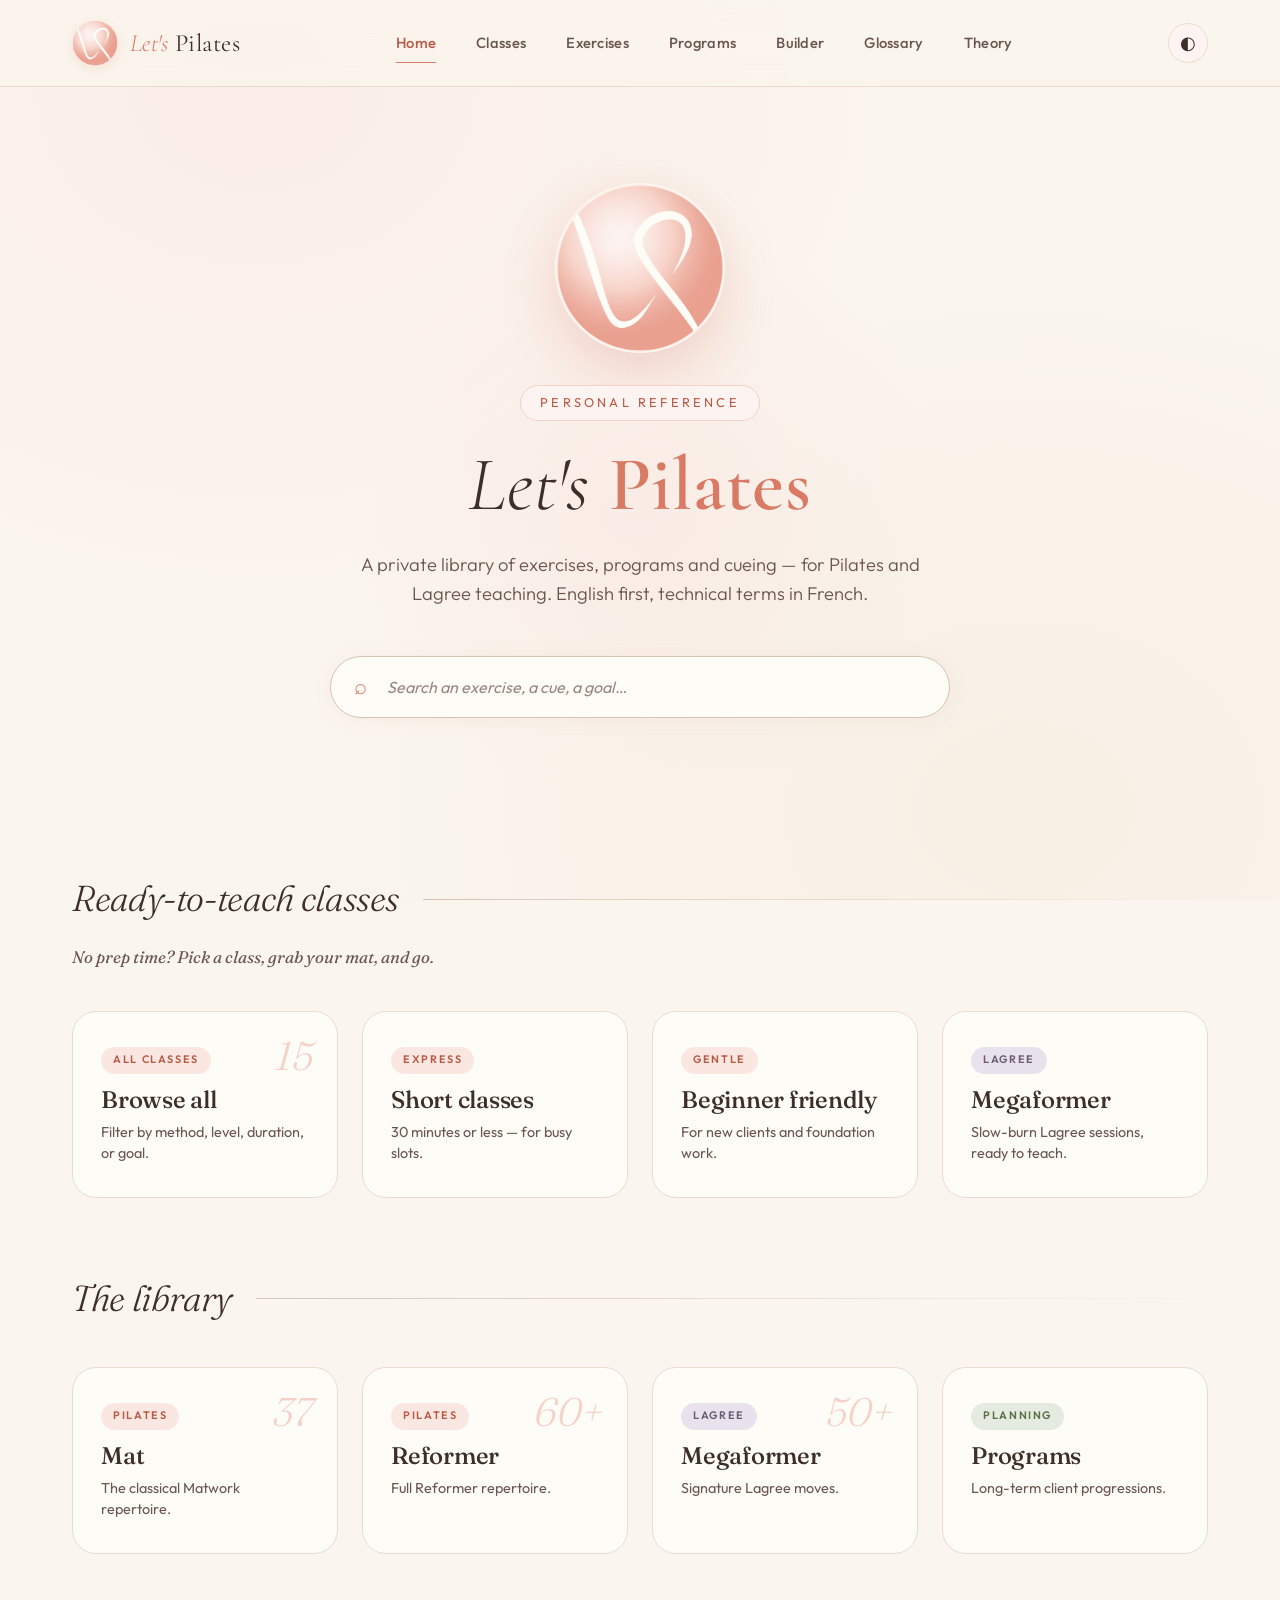
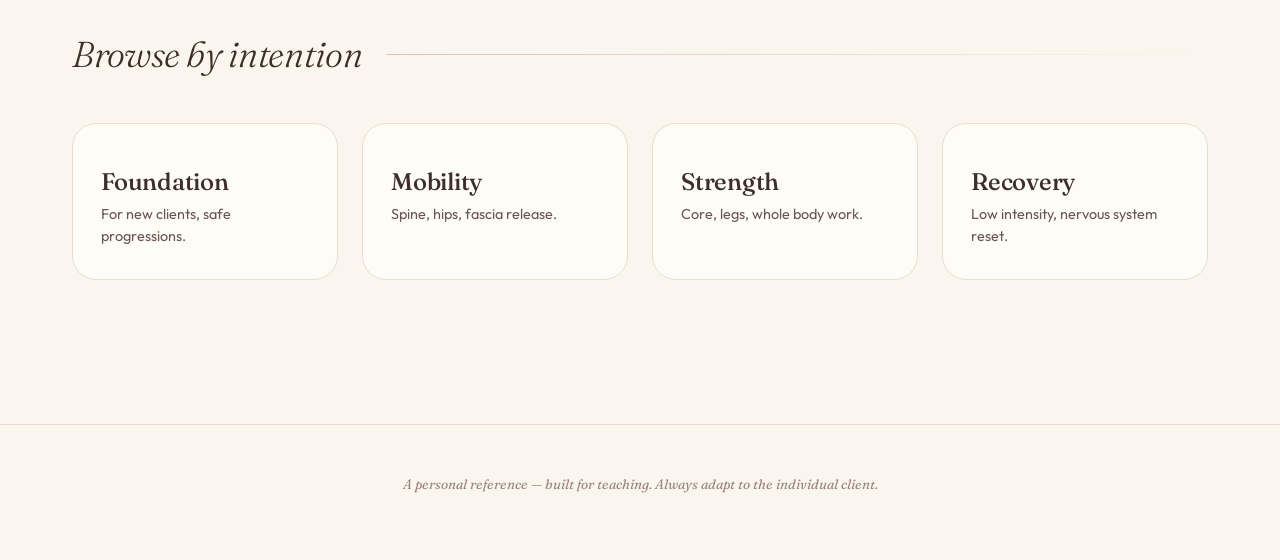
==== index.html @ 541fb97c "reset de let's pilates" ====
<!DOCTYPE html>
<html lang="en">
<head>
<meta charset="UTF-8">
<meta name="viewport" content="width=device-width, initial-scale=1.0">
<title>Let's Pilates — Pilates & Lagree</title>
<link rel="stylesheet" href="css/style.css">
</head>
<body>
<header class="site-header">
  <div class="container">
    <a href="index.html" class="logo"><img src="images/logo.png" alt="Let's Pilates"><span class="wordmark"><em>Let's</em> Pilates</span></a>
    <nav class="main-nav">
      <a href="index.html" class="active">Home</a>
      <a href="classes.html">Classes</a>
      <a href="exercises.html">Exercises</a>
      <a href="programs.html">Programs</a>
      <a href="course-builder.html">Builder</a>
      <a href="glossary.html">Glossary</a>
      <a href="theory.html">Theory</a>
    </nav>
    <button class="menu-toggle" id="menuToggle" aria-label="Open menu">
      <svg viewBox="0 0 24 24"><path d="M3 6h18M3 12h18M3 18h18"/></svg>
    </button>
    <button class="theme-toggle" aria-label="Toggle theme">◐</button>
  </div>
</header>
<div class="nav-backdrop" id="navBackdrop"></div>

<main>
  <section class="hero">
    <div class="container">
      <img src="images/logo.png" alt="Let's Pilates" class="hero-logo">
      <span class="hero-eyebrow">Personal Reference</span>
      <h1><em>Let's</em> <strong>Pilates</strong></h1>
      <p class="subtitle">A private library of exercises, programs and cueing — for Pilates and Lagree teaching. English first, technical terms in French.</p>
      <div class="search-bar">
        <input type="search" id="globalSearch" placeholder="Search an exercise, a cue, a goal…">
        <div id="searchResults" class="search-results"></div>
      </div>
    </div>
  </section>

  <section class="section-pad">
    <div class="container">
      <div class="section-title">
        <h2>Ready-to-teach classes</h2>
      </div>
      <p style="color: var(--ink-soft); margin-top: -1.5rem; margin-bottom: 2.5rem; font-family: var(--serif); font-style: italic; font-size: 1.05rem;">
        No prep time? Pick a class, grab your mat, and go.
      </p>
      <div class="card-grid">
        <a href="classes.html" class="card">
          <span class="card-tag">All classes</span>
          <span class="card-stat">15</span>
          <h3>Browse all</h3>
          <p>Filter by method, level, duration, or goal.</p>
        </a>
        <a href="classes.html?duration=short" class="card">
          <span class="card-tag">Express</span>
          <h3>Short classes</h3>
          <p>30 minutes or less — for busy slots.</p>
        </a>
        <a href="classes.html?level=fundamental" class="card">
          <span class="card-tag">Gentle</span>
          <h3>Beginner friendly</h3>
          <p>For new clients and foundation work.</p>
        </a>
        <a href="classes.html?method=lagree" class="card card-lagree">
          <span class="card-tag">Lagree</span>
          <h3>Megaformer</h3>
          <p>Slow-burn Lagree sessions, ready to teach.</p>
        </a>
      </div>
    </div>
  </section>

  <section class="section-pad" style="padding-top: 0;">
    <div class="container">
      <div class="section-title">
        <h2>The library</h2>
      </div>
      <div class="card-grid">
        <a href="exercises.html?method=pilates-mat" class="card">
          <span class="card-tag">Pilates</span>
          <span class="card-stat">37</span>
          <h3>Mat</h3>
          <p>The classical Matwork repertoire.</p>
        </a>
        <a href="exercises.html?method=pilates-reformer" class="card">
          <span class="card-tag">Pilates</span>
          <span class="card-stat">60+</span>
          <h3>Reformer</h3>
          <p>Full Reformer repertoire.</p>
        </a>
        <a href="exercises.html?method=lagree" class="card card-lagree">
          <span class="card-tag">Lagree</span>
          <span class="card-stat">50+</span>
          <h3>Megaformer</h3>
          <p>Signature Lagree moves.</p>
        </a>
        <a href="programs.html" class="card card-programs">
          <span class="card-tag">Planning</span>
          <h3>Programs</h3>
          <p>Long-term client progressions.</p>
        </a>
      </div>
    </div>
  </section>

  <section class="section-pad" style="padding-top: 0;">
    <div class="container">
      <div class="section-title">
        <h2>Browse by intention</h2>
      </div>
      <div class="card-grid">
        <a href="classes.html?goal=foundation" class="card">
          <h3>Foundation</h3>
          <p>For new clients, safe progressions.</p>
        </a>
        <a href="classes.html?goal=mobility" class="card">
          <h3>Mobility</h3>
          <p>Spine, hips, fascia release.</p>
        </a>
        <a href="classes.html?goal=strength" class="card">
          <h3>Strength</h3>
          <p>Core, legs, whole body work.</p>
        </a>
        <a href="classes.html?goal=recovery" class="card">
          <h3>Recovery</h3>
          <p>Low intensity, nervous system reset.</p>
        </a>
      </div>
    </div>
  </section>
</main>

<footer class="site-footer">
  <div class="container">
    <p>A personal reference — built for teaching. Always adapt to the individual client.</p>
  </div>
</footer>

<script src="js/data.js"></script>
<script src="js/app.js"></script>
</body>
</html>
---- css/style.css ----
/* ============================================
   THE METHOD LIBRARY
   Pastel editorial — rose poudré & cream
   ============================================ */

@import url('https://fonts.googleapis.com/css2?family=Fraunces:ital,opsz,wght@0,9..144,300;0,9..144,400;0,9..144,500;0,9..144,600;0,9..144,700;1,9..144,300;1,9..144,400&family=Cormorant+Garamond:ital,wght@0,300;0,400;0,500;0,600;1,300;1,400;1,500&family=Outfit:wght@300;400;500;600&display=swap');

:root {
  /* Cream / ivory backgrounds */
  --cream: #faf5ee;
  --cream-warm: #f5ede0;
  --ivory: #fefcf7;

  /* Rose palette */
  --rose-50:  #fdf3f1;
  --rose-100: #fbe7e2;
  --rose-200: #f5d1c8;
  --rose-300: #efb9ad;
  --rose-400: #e89a89;
  --rose-500: #d97a65;
  --rose-600: #b85a45;

  /* Accents */
  --sage: #b5c4a8;       /* soft sage for hybrid */
  --dusk: #6b5b73;       /* muted plum for Lagree */
  --gold: #c9a961;       /* warm gold accents */

  /* Text */
  --ink: #3d2e2a;
  --ink-soft: #6a5550;
  --ink-whisper: #9a8580;

  /* Borders */
  --line: #ebdccf;
  --line-strong: #d9c4b3;

  /* Typography */
  --serif: 'Fraunces', 'Cormorant Garamond', Georgia, serif;
  --sans: 'Outfit', -apple-system, sans-serif;

  /* Layout */
  --radius: 14px;
  --radius-lg: 24px;
  --radius-full: 999px;
  --max-w: 1200px;
  --shadow-soft: 0 2px 20px rgba(185, 120, 100, 0.06);
  --shadow-lift: 0 8px 40px rgba(185, 120, 100, 0.12);
  --shadow-glow: 0 0 0 4px rgba(239, 185, 173, 0.25);
}

[data-theme="dark"] {
  --cream: #211a1c;
  --cream-warm: #2a2124;
  --ivory: #1a1416;
  --rose-50:  #2e2224;
  --rose-100: #3a2a2d;
  --rose-200: #4a3539;
  --rose-300: #c59b8f;
  --rose-400: #d9a597;
  --rose-500: #e8b3a3;
  --rose-600: #f0c4b5;
  --ink: #f2e4dc;
  --ink-soft: #c9b5ac;
  --ink-whisper: #8a7670;
  --line: #3d2e2f;
  --line-strong: #5a4244;
  --sage: #a4b497;
  --dusk: #a89bb0;
  --gold: #d4b677;
}

*, *::before, *::after { box-sizing: border-box; margin: 0; padding: 0; }

html { scroll-behavior: smooth; }

body {
  font-family: var(--sans);
  background: var(--cream);
  color: var(--ink);
  line-height: 1.65;
  font-weight: 400;
  -webkit-font-smoothing: antialiased;
  transition: background 0.4s ease, color 0.4s ease;
  min-height: 100vh;
  background-image:
    radial-gradient(at 20% 10%, rgba(251, 231, 226, 0.6) 0px, transparent 45%),
    radial-gradient(at 80% 90%, rgba(245, 237, 224, 0.7) 0px, transparent 50%);
  background-attachment: fixed;
}

[data-theme="dark"] body {
  background-image:
    radial-gradient(at 20% 10%, rgba(58, 42, 45, 0.8) 0px, transparent 45%),
    radial-gradient(at 80% 90%, rgba(42, 33, 36, 0.9) 0px, transparent 50%);
}

/* ============================================
   TYPOGRAPHY
   ============================================ */
h1, h2, h3, h4 {
  font-family: var(--serif);
  font-weight: 400;
  line-height: 1.15;
  letter-spacing: -0.01em;
  color: var(--ink);
}
h1 {
  font-family: 'Cormorant Garamond', var(--serif);
  font-size: clamp(2.75rem, 6vw, 5rem);
  font-weight: 300;
  letter-spacing: 0.01em;
  line-height: 1.05;
}
h1 em {
  font-family: 'Cormorant Garamond', var(--serif);
  font-style: italic;
  font-weight: 300;
}
h1 strong {
  font-weight: 500;
  font-style: normal;
}
h2 {
  font-size: clamp(1.6rem, 3vw, 2.25rem);
  font-weight: 500;
  margin-bottom: 1rem;
}
h3 { font-size: 1.35rem; font-weight: 500; margin-bottom: 0.5rem; }
h4 { font-size: 1rem; font-weight: 600; margin-bottom: 0.5rem; }

p { margin-bottom: 1rem; }

a {
  color: var(--rose-600);
  text-decoration: none;
  transition: color 0.2s;
}
[data-theme="dark"] a { color: var(--rose-500); }
a:hover { color: var(--rose-500); }

em { font-family: var(--serif); font-style: italic; font-weight: 300; }

.container { max-width: var(--max-w); margin: 0 auto; padding: 0 2rem; }

/* ============================================
   HEADER
   ============================================ */
.site-header {
  background: rgba(250, 245, 238, 0.85);
  backdrop-filter: blur(20px) saturate(180%);
  -webkit-backdrop-filter: blur(20px) saturate(180%);
  border-bottom: 1px solid var(--line);
  position: sticky;
  top: 0;
  z-index: 100;
}
[data-theme="dark"] .site-header { background: rgba(33, 26, 28, 0.85); }

.site-header .container {
  display: flex;
  align-items: center;
  justify-content: space-between;
  padding-top: 1.25rem;
  padding-bottom: 1.25rem;
  gap: 2rem;
}

.logo {
  font-family: 'Cormorant Garamond', var(--serif);
  font-size: 1.55rem;
  font-weight: 400;
  letter-spacing: 0.02em;
  color: var(--ink);
  white-space: nowrap;
  display: flex;
  align-items: center;
  gap: 0.75rem;
}
.logo:hover { color: var(--rose-500); text-decoration: none; }
.logo img {
  width: 46px;
  height: 46px;
  display: block;
  border-radius: 50%;
  flex-shrink: 0;
  transition: transform 0.5s cubic-bezier(0.2, 0.8, 0.2, 1);
  box-shadow: 0 3px 10px rgba(216, 120, 100, 0.15);
}
.logo:hover img { transform: rotate(-6deg) scale(1.05); }
.logo .wordmark {
  display: inline-block;
  line-height: 1;
}
.logo .wordmark em {
  font-style: italic;
  font-weight: 300;
  color: var(--rose-500);
  font-family: 'Cormorant Garamond', var(--serif);
}

.main-nav {
  display: flex;
  gap: 2.5rem;
  flex: 1;
  justify-content: center;
  flex-wrap: wrap;
}
.main-nav a {
  color: var(--ink-soft);
  font-size: 0.92rem;
  font-weight: 500;
  letter-spacing: 0.02em;
  position: relative;
  padding: 0.35rem 0;
}
.main-nav a::after {
  content: '';
  position: absolute;
  bottom: -2px;
  left: 50%;
  width: 0;
  height: 1px;
  background: var(--rose-500);
  transition: all 0.3s ease;
  transform: translateX(-50%);
}
.main-nav a:hover { color: var(--ink); }
.main-nav a:hover::after { width: 100%; }
.main-nav a.active { color: var(--rose-600); }
.main-nav a.active::after { width: 100%; }
[data-theme="dark"] .main-nav a.active { color: var(--rose-500); }

.theme-toggle {
  background: var(--rose-50);
  border: 1px solid var(--line);
  color: var(--ink);
  width: 40px;
  height: 40px;
  border-radius: 50%;
  cursor: pointer;
  font-size: 1.1rem;
  transition: all 0.3s ease;
  display: flex;
  align-items: center;
  justify-content: center;
}
.theme-toggle:hover {
  background: var(--rose-100);
  transform: rotate(180deg);
}

/* ============================================
   HERO
   ============================================ */
.hero {
  padding: 6rem 0 5rem;
  text-align: center;
  position: relative;
  overflow: hidden;
}
.hero::before {
  content: '';
  position: absolute;
  top: 10%;
  left: 50%;
  width: 700px;
  height: 700px;
  background: radial-gradient(circle, var(--rose-100) 0%, transparent 60%);
  transform: translateX(-50%);
  opacity: 0.6;
  z-index: 0;
  pointer-events: none;
}
.hero > * { position: relative; z-index: 1; }

.hero-logo {
  width: 170px;
  height: 170px;
  display: block;
  margin: 0 auto 2rem;
  border-radius: 50%;
  box-shadow: 0 18px 50px rgba(216, 120, 100, 0.25), 0 0 0 1px rgba(255,255,255,0.5) inset;
  animation: logoFloat 4s ease-in-out infinite;
}

@keyframes logoFloat {
  0%, 100% { transform: translateY(0); }
  50% { transform: translateY(-6px); }
}

.hero-eyebrow {
  font-family: var(--sans);
  font-size: 0.8rem;
  text-transform: uppercase;
  letter-spacing: 0.25em;
  color: var(--rose-600);
  margin-bottom: 1.5rem;
  display: inline-block;
  padding: 0.4rem 1.2rem;
  background: var(--rose-50);
  border-radius: var(--radius-full);
  border: 1px solid var(--rose-200);
}
[data-theme="dark"] .hero-eyebrow { color: var(--rose-500); }

.hero h1 {
  margin-bottom: 1.5rem;
  max-width: 900px;
  margin-left: auto;
  margin-right: auto;
}
.hero h1 strong {
  font-weight: 600;
  font-style: normal;
  color: var(--rose-500);
}
.hero .subtitle {
  font-size: 1.15rem;
  color: var(--ink-soft);
  max-width: 560px;
  margin: 0 auto 3rem;
  font-weight: 300;
  line-height: 1.6;
}

.search-bar {
  max-width: 620px;
  margin: 0 auto;
  position: relative;
}
.search-bar input {
  width: 100%;
  padding: 1.25rem 1.75rem 1.25rem 3.5rem;
  font-size: 1rem;
  font-family: var(--sans);
  font-weight: 400;
  border: 1.5px solid var(--line-strong);
  border-radius: var(--radius-full);
  background: var(--ivory);
  color: var(--ink);
  box-shadow: var(--shadow-soft);
  transition: all 0.3s ease;
}
.search-bar input::placeholder { color: var(--ink-whisper); font-style: italic; }
.search-bar input:focus {
  outline: none;
  border-color: var(--rose-400);
  box-shadow: var(--shadow-glow), var(--shadow-soft);
}
.search-bar::before {
  content: '⌕';
  position: absolute;
  left: 1.5rem;
  top: 50%;
  transform: translateY(-50%);
  font-size: 1.35rem;
  color: var(--rose-500);
  pointer-events: none;
  z-index: 1;
}
.search-results {
  position: absolute;
  top: calc(100% + 0.75rem);
  left: 0;
  right: 0;
  background: var(--ivory);
  border: 1px solid var(--line);
  border-radius: var(--radius);
  box-shadow: var(--shadow-lift);
  max-height: 440px;
  overflow-y: auto;
  display: none;
  text-align: left;
  z-index: 50;
}
.search-results.active { display: block; animation: slideDown 0.25s ease; }
@keyframes slideDown {
  from { opacity: 0; transform: translateY(-8px); }
  to { opacity: 1; transform: translateY(0); }
}
.search-result-item {
  display: block;
  padding: 1rem 1.5rem;
  border-bottom: 1px solid var(--line);
  color: var(--ink);
  transition: background 0.15s;
}
.search-result-item:last-child { border-bottom: none; }
.search-result-item:hover {
  background: var(--rose-50);
  text-decoration: none;
}
.search-result-item .result-type {
  font-size: 0.7rem;
  text-transform: uppercase;
  letter-spacing: 0.12em;
  color: var(--rose-600);
  display: block;
  margin-bottom: 4px;
  font-weight: 600;
}
.search-result-item .result-title {
  font-family: var(--serif);
  font-weight: 500;
  font-size: 1.05rem;
}
.search-result-item .result-fr {
  color: var(--ink-soft);
  font-style: italic;
  font-family: var(--serif);
  font-size: 0.95rem;
}

/* ============================================
   QUICK ACCESS CARDS
   ============================================ */
.section-pad { padding: 5rem 0; }

.section-title {
  display: flex;
  align-items: center;
  gap: 1.5rem;
  margin-bottom: 3rem;
}
.section-title::after {
  content: '';
  flex: 1;
  height: 1px;
  background: linear-gradient(to right, var(--line-strong), transparent);
}
.section-title h2 {
  margin-bottom: 0;
  font-style: italic;
  font-weight: 300;
}

.card-grid {
  display: grid;
  grid-template-columns: repeat(auto-fit, minmax(260px, 1fr));
  gap: 1.5rem;
}
.card {
  background: var(--ivory);
  border: 1px solid var(--line);
  border-radius: var(--radius-lg);
  padding: 2rem 1.75rem;
  color: var(--ink);
  transition: all 0.4s cubic-bezier(0.2, 0.8, 0.2, 1);
  position: relative;
  overflow: hidden;
  display: block;
}
.card::before {
  content: '';
  position: absolute;
  top: 0;
  left: 0;
  right: 0;
  height: 3px;
  background: linear-gradient(90deg, var(--rose-300), var(--rose-400));
  transform: scaleX(0);
  transform-origin: left;
  transition: transform 0.4s ease;
}
.card:hover {
  transform: translateY(-4px);
  box-shadow: var(--shadow-lift);
  text-decoration: none;
  border-color: var(--rose-200);
}
.card:hover::before { transform: scaleX(1); }

.card h3 {
  margin-top: 0.75rem;
  font-size: 1.5rem;
  font-weight: 500;
  font-family: var(--serif);
}
.card p {
  color: var(--ink-soft);
  margin-bottom: 0;
  font-size: 0.9rem;
  line-height: 1.5;
}
.card-tag {
  display: inline-block;
  font-size: 0.68rem;
  text-transform: uppercase;
  letter-spacing: 0.15em;
  padding: 0.3rem 0.75rem;
  border-radius: var(--radius-full);
  font-weight: 600;
  background: var(--rose-100);
  color: var(--rose-600);
}
[data-theme="dark"] .card-tag { background: var(--rose-200); color: var(--rose-600); }

.card-lagree .card-tag { background: #e8e2ed; color: var(--dusk); }
[data-theme="dark"] .card-lagree .card-tag { background: #3a3340; color: var(--dusk); }
.card-programs .card-tag { background: #e5ebe0; color: #5a7048; }
[data-theme="dark"] .card-programs .card-tag { background: #2e3828; color: var(--sage); }

.card-stat {
  position: absolute;
  top: 1.5rem;
  right: 1.5rem;
  font-family: var(--serif);
  font-size: 2.5rem;
  font-weight: 300;
  color: var(--rose-200);
  line-height: 1;
  font-style: italic;
}

/* ============================================
   EXERCISES PAGE
   ============================================ */
.page-header {
  padding: 4rem 0 3rem;
  text-align: center;
  background: linear-gradient(180deg, var(--cream-warm) 0%, transparent 100%);
  border-bottom: 1px solid var(--line);
  position: relative;
}
.page-header h1 {
  margin-bottom: 0.75rem;
  font-size: clamp(2.2rem, 4.5vw, 3.5rem);
}
.page-header .subtitle {
  color: var(--ink-soft);
  font-size: 1.05rem;
  font-style: italic;
  font-family: var(--serif);
  font-weight: 300;
}
.page-header-eyebrow {
  font-size: 0.75rem;
  text-transform: uppercase;
  letter-spacing: 0.22em;
  color: var(--rose-500);
  margin-bottom: 1rem;
  display: block;
  font-weight: 600;
}

/* ============================================
   FILTERS — the important bit
   ============================================ */
.filters-panel {
  background: var(--ivory);
  border: 1px solid var(--line);
  border-radius: var(--radius-lg);
  padding: 2rem;
  margin-bottom: 2.5rem;
  box-shadow: var(--shadow-soft);
}

.filters-search {
  position: relative;
  margin-bottom: 2rem;
}
.filters-search input {
  width: 100%;
  padding: 0.95rem 1.25rem 0.95rem 3rem;
  font-size: 0.95rem;
  font-family: var(--sans);
  border: 1.5px solid var(--line);
  border-radius: var(--radius-full);
  background: var(--cream);
  color: var(--ink);
  transition: all 0.25s;
}
.filters-search input::placeholder { color: var(--ink-whisper); font-style: italic; }
.filters-search input:focus {
  outline: none;
  border-color: var(--rose-300);
  background: var(--ivory);
  box-shadow: var(--shadow-glow);
}
.filters-search::before {
  content: '⌕';
  position: absolute;
  left: 1.1rem;
  top: 50%;
  transform: translateY(-50%);
  font-size: 1.2rem;
  color: var(--rose-500);
}

.filter-row {
  display: flex;
  flex-wrap: wrap;
  gap: 2rem;
  align-items: flex-start;
}
.filter-block { flex: 1; min-width: 180px; }
.filter-block h5 {
  font-size: 0.7rem;
  text-transform: uppercase;
  letter-spacing: 0.15em;
  color: var(--ink-whisper);
  margin-bottom: 0.75rem;
  font-weight: 600;
  font-family: var(--sans);
}
.chip-group { display: flex; flex-wrap: wrap; gap: 0.4rem; }

.chip {
  display: inline-flex;
  align-items: center;
  padding: 0.45rem 1rem;
  background: var(--cream);
  border: 1px solid var(--line);
  border-radius: var(--radius-full);
  font-size: 0.82rem;
  font-weight: 500;
  color: var(--ink-soft);
  cursor: pointer;
  transition: all 0.2s ease;
  user-select: none;
  font-family: var(--sans);
}
.chip:hover {
  border-color: var(--rose-300);
  color: var(--ink);
  transform: translateY(-1px);
}
.chip.active {
  background: var(--rose-400);
  border-color: var(--rose-400);
  color: white;
  box-shadow: 0 4px 12px rgba(216, 120, 100, 0.25);
}
[data-theme="dark"] .chip.active {
  background: var(--rose-500);
  border-color: var(--rose-500);
  color: var(--cream);
}

.filter-footer {
  display: flex;
  justify-content: space-between;
  align-items: center;
  margin-top: 1.5rem;
  padding-top: 1.5rem;
  border-top: 1px solid var(--line);
  flex-wrap: wrap;
  gap: 1rem;
}
.filter-count {
  font-size: 0.85rem;
  color: var(--ink-soft);
  font-style: italic;
  font-family: var(--serif);
}
.filter-count strong {
  color: var(--rose-600);
  font-size: 1.1rem;
  font-weight: 600;
  font-style: normal;
}
.clear-filters {
  background: none;
  border: 1px solid var(--line-strong);
  color: var(--ink-soft);
  padding: 0.5rem 1.1rem;
  border-radius: var(--radius-full);
  font-size: 0.8rem;
  cursor: pointer;
  font-family: var(--sans);
  transition: all 0.2s;
}
.clear-filters:hover {
  background: var(--rose-50);
  border-color: var(--rose-300);
  color: var(--rose-600);
}

/* ============================================
   EXERCISE CARDS GRID
   ============================================ */
.exercise-list { padding: 3rem 0 5rem; }

.exercise-grid {
  display: grid;
  grid-template-columns: repeat(auto-fill, minmax(310px, 1fr));
  gap: 1.5rem;
}

.exercise-card {
  background: var(--ivory);
  border: 1px solid var(--line);
  border-radius: var(--radius-lg);
  padding: 1.75rem;
  transition: all 0.35s cubic-bezier(0.2, 0.8, 0.2, 1);
  color: var(--ink);
  display: block;
  position: relative;
  overflow: hidden;
}
.exercise-card::before {
  content: '';
  position: absolute;
  inset: 0;
  background: radial-gradient(circle at top right, var(--rose-50), transparent 70%);
  opacity: 0;
  transition: opacity 0.35s;
  pointer-events: none;
}
.exercise-card:hover {
  border-color: var(--rose-300);
  transform: translateY(-3px);
  text-decoration: none;
  box-shadow: var(--shadow-lift);
}
.exercise-card:hover::before { opacity: 1; }
.exercise-card > * { position: relative; z-index: 1; }

.ex-meta {
  display: flex;
  gap: 0.5rem;
  margin-bottom: 1rem;
  flex-wrap: wrap;
  align-items: center;
}
.ex-method-tag {
  font-size: 0.65rem;
  text-transform: uppercase;
  letter-spacing: 0.12em;
  font-weight: 600;
  color: var(--rose-600);
  padding: 0.25rem 0.7rem;
  background: var(--rose-50);
  border-radius: var(--radius-full);
  border: 1px solid var(--rose-100);
}
[data-theme="dark"] .ex-method-tag { background: var(--rose-100); }

.ex-card-lagree .ex-method-tag {
  color: var(--dusk);
  background: #eee7f2;
  border-color: #ddd0e5;
}
[data-theme="dark"] .ex-card-lagree .ex-method-tag {
  background: #3a3340; border-color: #4a4252;
}

.level-badge {
  font-size: 0.62rem;
  text-transform: uppercase;
  letter-spacing: 0.12em;
  font-weight: 600;
  padding: 0.25rem 0.65rem;
  border-radius: var(--radius-full);
  font-family: var(--sans);
}
.level-fundamental { background: #e8efe5; color: #5a7048; }
.level-intermediate { background: #fdf0d8; color: #8f6e2a; }
.level-advanced { background: #fbe0d8; color: #b35540; }
[data-theme="dark"] .level-fundamental { background: #2e3828; color: #a4c197; }
[data-theme="dark"] .level-intermediate { background: #403528; color: #e1bc6f; }
[data-theme="dark"] .level-advanced { background: #402e28; color: #e89a80; }

.ex-name-en {
  font-family: var(--serif);
  font-size: 1.35rem;
  font-weight: 500;
  line-height: 1.2;
  margin-bottom: 3px;
  color: var(--ink);
}
.ex-name-fr {
  font-family: var(--serif);
  color: var(--ink-soft);
  font-style: italic;
  font-weight: 300;
  font-size: 1rem;
  margin-bottom: 1rem;
}
.ex-objective {
  color: var(--ink-soft);
  font-size: 0.88rem;
  line-height: 1.55;
}

.ex-card-footer {
  margin-top: 1rem;
  padding-top: 1rem;
  border-top: 1px dashed var(--line);
  display: flex;
  gap: 0.4rem;
  flex-wrap: wrap;
}
.focus-tag {
  font-size: 0.7rem;
  color: var(--ink-whisper);
  text-transform: lowercase;
  font-style: italic;
  font-family: var(--serif);
}
.focus-tag::before { content: '· '; }
.focus-tag:first-child::before { content: ''; }

/* ============================================
   EXERCISE DETAIL PAGE
   ============================================ */
.exercise-detail {
  max-width: 780px;
  margin: 0 auto;
  padding: 3rem 2rem 5rem;
}

.breadcrumb {
  font-size: 0.82rem;
  color: var(--ink-whisper);
  margin-bottom: 2rem;
  font-family: var(--sans);
}
.breadcrumb a { color: var(--ink-soft); }
.breadcrumb a:hover { color: var(--rose-500); }
.breadcrumb span { color: var(--ink); }

.exercise-header {
  padding-bottom: 2rem;
  margin-bottom: 3rem;
  border-bottom: 1px solid var(--line);
  position: relative;
}
.exercise-header::after {
  content: '';
  position: absolute;
  bottom: -1px;
  left: 0;
  width: 80px;
  height: 2px;
  background: var(--rose-400);
}
.exercise-header .title-en {
  font-family: var(--serif);
  font-size: clamp(2.2rem, 5vw, 3.25rem);
  font-weight: 400;
  line-height: 1.05;
  margin-bottom: 0.5rem;
  letter-spacing: -0.015em;
}
.exercise-header .title-fr {
  font-family: var(--serif);
  font-style: italic;
  font-size: 1.4rem;
  color: var(--rose-500);
  font-weight: 300;
  margin-bottom: 1.5rem;
}
.meta-grid {
  display: flex;
  flex-wrap: wrap;
  gap: 2rem;
  font-size: 0.9rem;
  color: var(--ink-soft);
}
.meta-grid > div strong {
  color: var(--ink-whisper);
  display: block;
  font-size: 0.68rem;
  text-transform: uppercase;
  letter-spacing: 0.12em;
  margin-bottom: 3px;
  font-weight: 600;
  font-family: var(--sans);
}

.section { margin-bottom: 3rem; }
.section h2 {
  font-family: var(--serif);
  font-size: 1.65rem;
  font-weight: 400;
  font-style: italic;
  color: var(--rose-600);
  margin-bottom: 1rem;
  display: flex;
  align-items: baseline;
  gap: 0.75rem;
}
[data-theme="dark"] .section h2 { color: var(--rose-500); }
.section h2::before {
  content: '✦';
  font-size: 0.85rem;
  color: var(--rose-300);
  font-style: normal;
}
.section h2 .sub-fr {
  font-size: 0.85rem;
  font-style: italic;
  font-weight: 300;
  color: var(--ink-whisper);
  font-family: var(--serif);
}
.section ol, .section ul { padding-left: 1.4rem; margin-bottom: 1rem; }
.section li { margin-bottom: 0.5rem; }
.section li::marker { color: var(--rose-400); }

.muscle-table {
  width: 100%;
  border-collapse: collapse;
  margin: 1rem 0;
  font-size: 0.9rem;
  background: var(--ivory);
  border-radius: var(--radius);
  overflow: hidden;
  border: 1px solid var(--line);
}
.muscle-table th, .muscle-table td {
  text-align: left;
  padding: 0.85rem 1.2rem;
  border-bottom: 1px solid var(--line);
}
.muscle-table tbody tr:last-child td { border-bottom: none; }
.muscle-table th {
  background: var(--rose-50);
  font-weight: 600;
  font-size: 0.72rem;
  text-transform: uppercase;
  letter-spacing: 0.1em;
  color: var(--rose-600);
}
.muscle-table td:first-child {
  font-weight: 600;
  width: 35%;
  color: var(--ink);
}
.muscle-table td em {
  color: var(--ink-whisper);
  font-size: 0.82rem;
  display: block;
  margin-top: 2px;
}

.cue {
  background: linear-gradient(135deg, var(--rose-50), var(--cream-warm));
  border-left: 3px solid var(--rose-400);
  padding: 1.25rem 1.5rem;
  margin-bottom: 0.85rem;
  border-radius: 0 var(--radius) var(--radius) 0;
  position: relative;
}
.cue::before {
  content: '"';
  position: absolute;
  top: -8px;
  left: 12px;
  font-family: var(--serif);
  font-size: 3rem;
  color: var(--rose-300);
  line-height: 1;
}
.cue .cue-en {
  font-family: var(--serif);
  font-style: italic;
  font-size: 1.02rem;
  margin-bottom: 0.4rem;
  color: var(--ink);
  padding-left: 1.5rem;
}
.cue .cue-fr {
  color: var(--ink-soft);
  font-size: 0.9rem;
  font-family: var(--serif);
  font-style: italic;
  font-weight: 300;
  padding-left: 1.5rem;
}

.error-item {
  padding: 1rem 1.25rem;
  background: var(--ivory);
  border-radius: var(--radius);
  margin-bottom: 0.6rem;
  border: 1px solid var(--line);
  border-left: 3px solid #d97a65;
  font-size: 0.92rem;
}
.error-item strong {
  color: #b85a45;
  font-weight: 600;
  display: block;
  margin-bottom: 2px;
  font-family: var(--serif);
  font-size: 1rem;
}
[data-theme="dark"] .error-item strong { color: #e89a89; }

.variation-item {
  padding: 0.85rem 1.2rem;
  background: var(--cream-warm);
  border-radius: var(--radius);
  margin-bottom: 0.5rem;
  font-size: 0.92rem;
}
.variation-item strong {
  color: var(--rose-600);
  font-family: var(--serif);
  font-style: italic;
  font-weight: 500;
}
[data-theme="dark"] .variation-item strong { color: var(--rose-500); }

.contraindication-list {
  background: var(--ivory);
  padding: 1.5rem 1.75rem;
  border-radius: var(--radius);
  border: 1px solid var(--line);
  border-left: 3px solid var(--gold);
}
.contraindication-list ul { margin-bottom: 0; padding-left: 1.2rem; }
.contraindication-list li { color: var(--ink-soft); }

.note-box {
  background: linear-gradient(135deg, var(--rose-50), var(--cream-warm));
  padding: 1.5rem 1.75rem;
  border-radius: var(--radius);
  font-size: 0.92rem;
  color: var(--ink-soft);
  border: 1px solid var(--rose-100);
  font-family: var(--serif);
  font-style: italic;
  line-height: 1.7;
}

.image-placeholder {
  background: var(--cream-warm);
  border: 2px dashed var(--line-strong);
  border-radius: var(--radius);
  padding: 4rem 2rem;
  text-align: center;
  color: var(--ink-whisper);
  font-style: italic;
  font-family: var(--serif);
}

/* ============================================
   FOOTER
   ============================================ */
.site-footer {
  border-top: 1px solid var(--line);
  padding: 3rem 0;
  text-align: center;
  color: var(--ink-whisper);
  font-size: 0.85rem;
  margin-top: 4rem;
  font-family: var(--serif);
  font-style: italic;
}

/* Empty state */
.empty-state {
  text-align: center;
  padding: 5rem 2rem;
  color: var(--ink-soft);
  font-family: var(--serif);
  font-style: italic;
  font-size: 1.1rem;
}
.empty-state h2 { font-style: italic; margin-bottom: 1rem; }

/* ============================================
   CLASSES — cards & detail
   ============================================ */
.class-card { position: relative; }
.class-duration-badge {
  position: absolute;
  top: 1.25rem;
  right: 1.25rem;
  background: linear-gradient(135deg, var(--rose-200), var(--rose-300));
  color: var(--rose-600);
  padding: 0.5rem 0.85rem;
  border-radius: var(--radius);
  font-family: var(--serif);
  font-size: 1.35rem;
  font-weight: 600;
  line-height: 1;
  font-style: italic;
  min-width: 60px;
  text-align: center;
  box-shadow: 0 2px 8px rgba(216, 120, 100, 0.15);
}
.class-duration-badge span {
  display: block;
  font-size: 0.65rem;
  font-weight: 500;
  text-transform: uppercase;
  letter-spacing: 0.08em;
  margin-top: 2px;
  font-style: normal;
}
[data-theme="dark"] .class-duration-badge {
  background: linear-gradient(135deg, var(--rose-300), var(--rose-400));
  color: var(--cream);
}

.class-card .ex-name-en { padding-right: 70px; }

.ex-card-hybrid .ex-method-tag {
  background: #e5ebe0;
  color: #5a7048;
  border-color: #d3dfc8;
}
[data-theme="dark"] .ex-card-hybrid .ex-method-tag {
  background: #2e3828; color: var(--sage);
}

/* Class detail blocks */
.class-block { }
.class-items {
  display: flex;
  flex-direction: column;
  gap: 0.75rem;
  margin-top: 1rem;
}
.class-item {
  display: flex;
  gap: 1rem;
  align-items: flex-start;
  padding: 1rem 1.25rem;
  background: var(--ivory);
  border: 1px solid var(--line);
  border-radius: var(--radius);
  transition: all 0.2s ease;
}
.class-item:hover {
  border-color: var(--rose-200);
  box-shadow: var(--shadow-soft);
  transform: translateX(3px);
}
.class-item-num {
  flex-shrink: 0;
  width: 32px;
  height: 32px;
  border-radius: 50%;
  background: var(--rose-50);
  color: var(--rose-600);
  display: flex;
  align-items: center;
  justify-content: center;
  font-family: var(--serif);
  font-weight: 600;
  font-size: 0.95rem;
  border: 1px solid var(--rose-100);
}
[data-theme="dark"] .class-item-num {
  background: var(--rose-100);
  color: var(--rose-600);
}
.class-item-body { flex: 1; min-width: 0; }
.class-item-name {
  font-family: var(--serif);
  font-weight: 500;
  font-size: 1.05rem;
  color: var(--ink);
  margin-bottom: 2px;
}
.class-item-reps {
  font-size: 0.85rem;
  color: var(--rose-600);
  font-weight: 500;
  font-family: var(--sans);
}
[data-theme="dark"] .class-item-reps { color: var(--rose-500); }
.class-item-notes {
  font-size: 0.85rem;
  color: var(--ink-soft);
  font-style: italic;
  font-family: var(--serif);
  margin-top: 3px;
  line-height: 1.5;
}

.print-hint {
  text-align: center;
  margin: 2.5rem 0 1rem;
}
.print-btn {
  background: var(--rose-50);
  border: 1px solid var(--rose-200);
  color: var(--rose-600);
  padding: 0.75rem 1.75rem;
  border-radius: var(--radius-full);
  font-family: var(--sans);
  font-size: 0.9rem;
  font-weight: 500;
  cursor: pointer;
  transition: all 0.2s ease;
}
.print-btn:hover {
  background: var(--rose-100);
  transform: translateY(-1px);
  box-shadow: var(--shadow-soft);
}

/* Print styles */
@media print {
  .site-header, .site-footer, .breadcrumb, .print-hint, nav { display: none !important; }
  body { background: white !important; }
  .exercise-header::after { background: #666; }
  .class-item { break-inside: avoid; }
  .section { break-inside: avoid; }
}

/* ============================================
   HOMEPAGE CLASSES PREVIEW
   ============================================ */
.home-classes-preview {
  display: grid;
  grid-template-columns: repeat(auto-fit, minmax(260px, 1fr));
  gap: 1.25rem;
}

/* ============================================
   RESPONSIVE — Mobile First Optimization
   ============================================ */

/* Hamburger button — hidden by default */
.menu-toggle {
  display: none;
  background: none;
  border: 1px solid var(--line);
  border-radius: 50%;
  width: 40px;
  height: 40px;
  cursor: pointer;
  padding: 0;
  align-items: center;
  justify-content: center;
  flex-shrink: 0;
  transition: all 0.2s ease;
}
.menu-toggle:hover {
  background: var(--rose-50);
  border-color: var(--rose-200);
}
.menu-toggle svg {
  width: 18px;
  height: 18px;
  stroke: var(--ink);
  fill: none;
  stroke-width: 2;
  stroke-linecap: round;
}

/* Tablet (≤900px) */
@media (max-width: 900px) {
  .container { padding: 0 1.25rem; }
  .main-nav { gap: 1.5rem; }
  .main-nav a { font-size: 0.88rem; }
  .hero { padding: 3.5rem 0 2.5rem; }
  .hero-logo { width: 130px; height: 130px; }
  .section-pad { padding: 3rem 0; }
  .card-grid { gap: 1rem; }
  .filter-row { gap: 1.5rem; }
}

/* Mobile (≤768px) — Hamburger menu activated */
@media (max-width: 768px) {
  /* Header: logo + theme + hamburger */
  .site-header { padding: 0; }
  .site-header .container {
    padding-top: 0.85rem;
    padding-bottom: 0.85rem;
    flex-wrap: nowrap;
    gap: 0.75rem;
    align-items: center;
  }

  .logo {
    font-size: 1.15rem;
    gap: 0.55rem;
    flex: 1;
    min-width: 0;
  }
  .logo img {
    width: 38px;
    height: 38px;
  }

  .theme-toggle {
    width: 38px;
    height: 38px;
    flex-shrink: 0;
  }

  /* Show hamburger button */
  .menu-toggle {
    display: flex;
    position: relative;
    z-index: 10001;
  }

  /* Full-screen menu overlay — simple and bulletproof */
  .main-nav {
    position: fixed;
    top: 0;
    left: 0;
    right: 0;
    bottom: 0;
    width: 100vw;
    height: 100vh;
    height: 100dvh;
    max-width: none;
    background: #faf5ee;
    flex-direction: column;
    justify-content: center;
    align-items: center;
    padding: 5rem 2rem 2rem;
    gap: 0;
    transform: translateY(-100%);
    transition: transform 0.3s ease;
    z-index: 10000;
    overflow-y: auto;
    visibility: hidden;
    backdrop-filter: none !important;
    -webkit-backdrop-filter: none !important;
  }
  [data-theme="dark"] .main-nav {
    background: #1a1416;
  }

  .main-nav.open {
    transform: translateY(0);
    visibility: visible;
  }

  /* When menu is open: hide header content but keep a close button */
  body.menu-open .site-header {
    background: transparent !important;
    backdrop-filter: none !important;
    -webkit-backdrop-filter: none !important;
    border-bottom: none;
    z-index: 10002;
  }
  body.menu-open .site-header .logo,
  body.menu-open .site-header .theme-toggle {
    visibility: hidden;
  }
  body.menu-open .menu-toggle {
    background: transparent;
    border-color: transparent;
  }

  .main-nav a {
    font-family: 'Cormorant Garamond', var(--serif);
    font-size: 2rem;
    font-weight: 400;
    text-align: center;
    padding: 1rem 2rem;
    width: 100%;
    max-width: 400px;
    border-bottom: 1px solid var(--line);
    color: var(--ink);
    display: block;
    -webkit-tap-highlight-color: rgba(232, 154, 137, 0.3);
  }
  .main-nav a::after { display: none; }
  .main-nav a:last-child { border-bottom: none; }
  .main-nav a:hover { color: var(--rose-600); }
  .main-nav a.active {
    color: var(--rose-600);
    font-style: italic;
  }
  [data-theme="dark"] .main-nav a.active { color: var(--rose-500); }

  /* No separate backdrop — the nav itself IS the full screen */
  .nav-backdrop {
    display: none !important;
  }

  /* Prevent body scroll when menu open */
  body.menu-open {
    overflow: hidden;
  }


  /* HERO — much more compact on mobile */
  .hero {
    padding: 2rem 0 2.5rem;
  }
  .hero::before {
    width: 400px;
    height: 400px;
  }
  .hero-logo {
    width: 100px;
    height: 100px;
    margin-bottom: 1.25rem;
  }
  .hero-eyebrow {
    font-size: 0.7rem;
    padding: 0.3rem 1rem;
    margin-bottom: 1rem;
  }
  .hero h1 {
    font-size: 2.75rem;
    margin-bottom: 1rem;
  }
  .hero .subtitle {
    font-size: 1rem;
    margin-bottom: 1.75rem;
    padding: 0 0.5rem;
  }

  /* Search bar */
  .search-bar input {
    padding: 1rem 1.25rem 1rem 3rem;
    font-size: 0.95rem;
  }
  .search-bar::before {
    left: 1.1rem;
    font-size: 1.15rem;
  }

  /* Sections */
  .section-pad { padding: 2.5rem 0; }
  .section-title {
    margin-bottom: 1.75rem;
    gap: 1rem;
  }
  .section-title h2 {
    font-size: 1.75rem;
  }

  /* Cards */
  .card-grid {
    grid-template-columns: 1fr;
    gap: 0.85rem;
  }
  .card {
    padding: 1.5rem 1.25rem;
  }
  .card h3 {
    font-size: 1.35rem;
  }
  .card-stat {
    font-size: 2rem;
    top: 1.25rem;
    right: 1.25rem;
  }

  /* Page header */
  .page-header {
    padding: 2.5rem 0 1.75rem;
  }
  .page-header h1 {
    font-size: 2.25rem;
  }
  .page-header .subtitle {
    font-size: 0.95rem;
    padding: 0 1rem;
  }

  /* Filters panel — stack everything on mobile */
  .filters-panel {
    padding: 1.25rem;
    margin-bottom: 1.5rem;
    border-radius: var(--radius);
  }
  .filters-search {
    margin-bottom: 1.25rem;
  }
  .filters-search input {
    padding: 0.85rem 1rem 0.85rem 2.75rem;
    font-size: 0.92rem;
  }
  .filters-search::before {
    left: 1rem;
    font-size: 1.1rem;
  }
  .filter-row {
    flex-direction: column;
    gap: 1.25rem;
  }
  .filter-block {
    width: 100%;
    min-width: unset !important;
    flex: unset !important;
  }
  .filter-block h5 {
    margin-bottom: 0.6rem;
  }
  .chip {
    padding: 0.4rem 0.9rem;
    font-size: 0.78rem;
  }
  .filter-footer {
    flex-direction: column;
    gap: 0.85rem;
    align-items: stretch;
    text-align: center;
  }
  .clear-filters {
    width: 100%;
    padding: 0.75rem;
  }

  /* Exercise list */
  .exercise-list {
    padding: 2rem 0 3rem;
  }
  .exercise-grid {
    grid-template-columns: 1fr;
    gap: 1rem;
  }
  .exercise-card {
    padding: 1.4rem 1.25rem;
  }
  .ex-name-en {
    font-size: 1.25rem;
  }

  /* Class duration badge — smaller on mobile */
  .class-duration-badge {
    top: 1rem;
    right: 1rem;
    padding: 0.35rem 0.65rem;
    font-size: 1.1rem;
    min-width: 50px;
  }
  .class-duration-badge span {
    font-size: 0.6rem;
  }
  .class-card .ex-name-en {
    padding-right: 60px;
  }

  /* Exercise detail */
  .exercise-detail {
    padding: 1.5rem 1.25rem 3rem;
  }
  .exercise-header {
    padding-bottom: 1.5rem;
    margin-bottom: 2rem;
  }
  .exercise-header .title-en {
    font-size: 2rem;
  }
  .exercise-header .title-fr {
    font-size: 1.15rem;
  }
  .meta-grid {
    gap: 1.25rem;
    font-size: 0.85rem;
  }
  .meta-grid > div strong {
    font-size: 0.65rem;
  }
  .section {
    margin-bottom: 2.25rem;
  }
  .section h2 {
    font-size: 1.4rem;
  }

  /* Muscle table — keep readable */
  .muscle-table {
    font-size: 0.82rem;
  }
  .muscle-table th,
  .muscle-table td {
    padding: 0.7rem 0.85rem;
  }
  .muscle-table th {
    font-size: 0.65rem;
  }

  /* Cues */
  .cue {
    padding: 1rem 1.25rem;
  }
  .cue::before {
    font-size: 2.5rem;
    top: -4px;
  }
  .cue .cue-en {
    font-size: 0.95rem;
    padding-left: 1.25rem;
  }
  .cue .cue-fr {
    font-size: 0.85rem;
    padding-left: 1.25rem;
  }

  /* Class items */
  .class-item {
    padding: 0.85rem 1rem;
    gap: 0.85rem;
  }
  .class-item-num {
    width: 28px;
    height: 28px;
    font-size: 0.85rem;
  }
  .class-item-name {
    font-size: 0.98rem;
  }

  /* Glossary */
  .glossary-section {
    margin-bottom: 2.5rem;
  }
  .glossary-section-title {
    font-size: 1.5rem;
    margin-bottom: 1.25rem;
  }
  .glossary-grid {
    grid-template-columns: 1fr;
    gap: 0.85rem;
  }
  .glossary-item {
    padding: 1.1rem 1.25rem;
  }
  .glossary-term-en {
    font-size: 1.15rem;
  }

  /* Print button */
  .print-btn {
    padding: 0.85rem 1.5rem;
    font-size: 0.88rem;
  }

  /* Footer */
  .site-footer {
    padding: 2rem 0;
    font-size: 0.8rem;
  }
}

/* Small mobile (≤480px) — extra polish */
@media (max-width: 480px) {
  .container { padding: 0 1rem; }
  .hero h1 { font-size: 2.4rem; }
  .hero .subtitle { font-size: 0.92rem; }
  .hero-logo { width: 90px; height: 90px; }
  .page-header h1 { font-size: 1.9rem; }
  .exercise-header .title-en { font-size: 1.75rem; }
  .meta-grid {
    flex-direction: column;
    gap: 0.85rem;
    align-items: flex-start;
  }
  .filters-panel { padding: 1rem; }
  .card { padding: 1.35rem 1.1rem; }
  .logo { font-size: 1.05rem; }
  .logo img { width: 36px; height: 36px; }
  .theme-toggle, .menu-toggle { width: 36px; height: 36px; }
}

/* ============================================
   GLOSSARY
   ============================================ */
.glossary-section {
  margin-bottom: 3.5rem;
}
.glossary-section-title {
  font-family: var(--serif);
  font-size: 1.75rem;
  font-style: italic;
  font-weight: 300;
  color: var(--rose-600);
  margin-bottom: 1.5rem;
  padding-bottom: 0.75rem;
  border-bottom: 1px solid var(--line);
  display: flex;
  align-items: baseline;
  gap: 0.75rem;
}
[data-theme="dark"] .glossary-section-title { color: var(--rose-500); }
.glossary-section-title::before {
  content: '✦';
  font-size: 0.75rem;
  color: var(--rose-300);
  font-style: normal;
}
.glossary-grid {
  display: grid;
  grid-template-columns: repeat(auto-fill, minmax(320px, 1fr));
  gap: 1.25rem;
}
.glossary-item {
  background: var(--ivory);
  border: 1px solid var(--line);
  border-radius: var(--radius);
  padding: 1.25rem 1.5rem;
  transition: all 0.2s ease;
}
.glossary-item:hover {
  border-color: var(--rose-200);
  box-shadow: var(--shadow-soft);
  transform: translateY(-1px);
}
.glossary-term-en {
  font-family: 'Cormorant Garamond', var(--serif);
  font-size: 1.25rem;
  font-weight: 500;
  color: var(--ink);
  line-height: 1.2;
  margin-bottom: 2px;
}
.glossary-term-fr {
  font-family: var(--serif);
  font-size: 0.92rem;
  font-style: italic;
  font-weight: 300;
  color: var(--rose-600);
  margin-bottom: 0.75rem;
}
[data-theme="dark"] .glossary-term-fr { color: var(--rose-500); }
.glossary-def {
  font-size: 0.88rem;
  color: var(--ink-soft);
  line-height: 1.55;
}

/* ============================================
   COURSE BUILDER
   ============================================ */
.builder-header {
  padding: 3rem 0 2rem;
}

.builder-section {
  padding: 0 0 5rem;
}

.builder-container {
  display: flex;
  gap: 2.5rem;
  align-items: flex-start;
}

@media (max-width: 900px) {
  .builder-container {
    flex-direction: column;
  }
}

/* Sidebar Library */
.builder-sidebar {
  flex: 0 0 350px;
  background: var(--ivory);
  border: 1px solid var(--line);
  border-radius: var(--radius-lg);
  box-shadow: var(--shadow-soft);
  height: calc(100vh - 120px);
  position: sticky;
  top: 100px;
  display: flex;
  flex-direction: column;
  overflow: hidden;
}

@media (max-width: 900px) {
  .builder-sidebar {
    width: 100%;
    flex: none;
    height: 500px;
    position: static;
  }
}

.builder-sidebar-header {
  padding: 1.5rem;
  border-bottom: 1px solid var(--line);
  background: var(--cream);
  z-index: 2;
}

.builder-sidebar-header h3 {
  margin-top: 0;
  font-family: var(--serif);
  font-size: 1.5rem;
  margin-bottom: 1rem;
}

.builder-filters {
  display: flex;
  flex-wrap: wrap;
  gap: 0.4rem;
  margin-top: 1rem;
}

.builder-exercises-list {
  padding: 1.5rem;
  overflow-y: auto;
  flex: 1;
  display: flex;
  flex-direction: column;
  gap: 0.75rem;
}

/* Draggable Items */
.builder-item {
  background: var(--cream);
  border: 1px solid var(--line);
  border-radius: var(--radius);
  padding: 1rem;
  cursor: grab;
  transition: all 0.2s ease;
  user-select: none;
  display: flex;
  flex-direction: column;
  gap: 0.4rem;
}

.builder-item:hover {
  border-color: var(--rose-300);
  background: var(--ivory);
  transform: translateY(-2px);
  box-shadow: var(--shadow-soft);
}

.builder-item:active {
  cursor: grabbing;
}

.builder-item.dragging {
  opacity: 0.5;
  border: 1px dashed var(--rose-400);
}

.b-item-header {
  display: flex;
  justify-content: space-between;
  align-items: flex-start;
}

.b-item-name {
  font-family: var(--serif);
  font-weight: 500;
  font-size: 1.1rem;
  color: var(--ink);
  line-height: 1.2;
}

.b-item-method {
  font-size: 0.6rem;
  text-transform: uppercase;
  letter-spacing: 0.1em;
  background: var(--rose-100);
  color: var(--rose-600);
  padding: 0.2rem 0.5rem;
  border-radius: var(--radius-full);
}

.b-item-details {
  display: flex;
  gap: 0.5rem;
  font-size: 0.75rem;
  color: var(--ink-soft);
}

.b-item-duration::before {
  content: "⏱ ";
}

/* Main Area Dropzone */
.builder-main {
  flex: 1;
  display: flex;
  flex-direction: column;
  gap: 1.5rem;
  min-width: 0;
}

.builder-main-header {
  display: flex;
  justify-content: space-between;
  align-items: flex-end;
  padding-bottom: 1rem;
  border-bottom: 1px solid var(--line);
  flex-wrap: wrap;
  gap: 1rem;
}

.builder-stats {
  display: flex;
  gap: 2rem;
}

.stat-item {
  display: flex;
  flex-direction: column;
}

.stat-value {
  font-family: var(--serif);
  font-size: 2.5rem;
  line-height: 1;
  font-weight: 300;
  color: var(--rose-500);
  font-style: italic;
}

.stat-label {
  font-size: 0.75rem;
  text-transform: uppercase;
  letter-spacing: 0.15em;
  color: var(--ink-soft);
  font-weight: 600;
}

.builder-actions {
  display: flex;
  gap: 1rem;
}

.btn-primary, .btn-secondary {
  font-family: var(--sans);
  font-size: 0.9rem;
  font-weight: 500;
  padding: 0.6rem 1.5rem;
  border-radius: var(--radius-full);
  cursor: pointer;
  transition: all 0.3s ease;
  border: none;
}

.btn-primary {
  background: var(--rose-500);
  color: white;
  box-shadow: 0 4px 15px rgba(216, 120, 100, 0.3);
}

.btn-primary:hover {
  background: var(--rose-600);
  transform: translateY(-2px);
}

.btn-secondary {
  background: transparent;
  color: var(--ink-soft);
  border: 1px solid var(--line-strong);
}

.btn-secondary:hover {
  background: var(--rose-50);
  color: var(--rose-600);
  border-color: var(--rose-300);
}

.builder-dropzone {
  min-height: 400px;
  border: 2px dashed var(--line-strong);
  border-radius: var(--radius-lg);
  padding: 1.5rem;
  display: flex;
  flex-direction: column;
  gap: 0.75rem;
  transition: all 0.3s ease;
  position: relative;
  background: rgba(250, 245, 238, 0.4);
}

.builder-dropzone.drag-over {
  border-color: var(--rose-400);
  background: var(--rose-50);
  box-shadow: var(--shadow-glow);
}

.empty-state {
  position: absolute;
  top: 50%;
  left: 50%;
  transform: translate(-50%, -50%);
  text-align: center;
  color: var(--ink-whisper);
  pointer-events: none;
  transition: opacity 0.3s;
}

.empty-icon {
  font-size: 3rem;
  margin-bottom: 1rem;
  opacity: 0.5;
}

.builder-dropzone.has-items .empty-state {
  display: none;
}

/* Dropped Course Item */
.course-item {
  background: var(--ivory);
  border: 1px solid var(--line);
  border-radius: var(--radius);
  padding: 1rem 1.5rem;
  display: flex;
  align-items: center;
  gap: 1.5rem;
  box-shadow: var(--shadow-soft);
  cursor: grab;
  position: relative;
  animation: slideIn 0.3s cubic-bezier(0.2, 0.8, 0.2, 1);
}

.course-item:hover {
  border-color: var(--rose-200);
}

@keyframes slideIn {
  from { opacity: 0; transform: translateX(-10px); }
  to { opacity: 1; transform: translateX(0); }
}

.course-item.dragging {
  opacity: 0.5;
  border: 1px dashed var(--rose-400);
}

.course-item-drag-handle {
  color: var(--line-strong);
  cursor: grab;
  font-size: 1.2rem;
  display: flex;
  align-items: center;
  justify-content: center;
  padding: 0.5rem;
}

.course-item-drag-handle:active {
  cursor: grabbing;
}

.course-item-content {
  flex: 1;
}

.course-item-title {
  font-family: var(--serif);
  font-size: 1.2rem;
  font-weight: 500;
  margin-bottom: 0.2rem;
}

.course-item-meta {
  font-size: 0.8rem;
  color: var(--ink-soft);
  display: flex;
  gap: 1rem;
}

.course-item-remove {
  background: none;
  border: none;
  color: var(--ink-whisper);
  font-size: 1.5rem;
  cursor: pointer;
  padding: 0.5rem;
  line-height: 1;
  transition: color 0.2s;
}

.course-item-remove:hover {
  color: var(--rose-600);
}

.drop-indicator {
  height: 4px;
  background: var(--rose-400);
  border-radius: 2px;
  margin: 0.25rem 0;
  opacity: 0;
  transition: opacity 0.2s;
}

.drop-indicator.active {
  opacity: 1;
}

/* Print Styles */
@media print {
  .site-header, .site-footer, .builder-sidebar, .builder-main-header, .builder-actions, .empty-state, .course-item-drag-handle, .course-item-remove {
    display: none !important;
  }
  
  body { background: white; }
  
  .builder-main {
    flex: 1;
    width: 100%;
  }
  
  .builder-dropzone {
    border: none;
    padding: 0;
  }
  
  .course-item {
    border: none;
    border-bottom: 1px solid #ccc;
    box-shadow: none;
    padding: 0.5rem 0;
    page-break-inside: avoid;
  }
  
  .builder-section { padding: 0; }
}
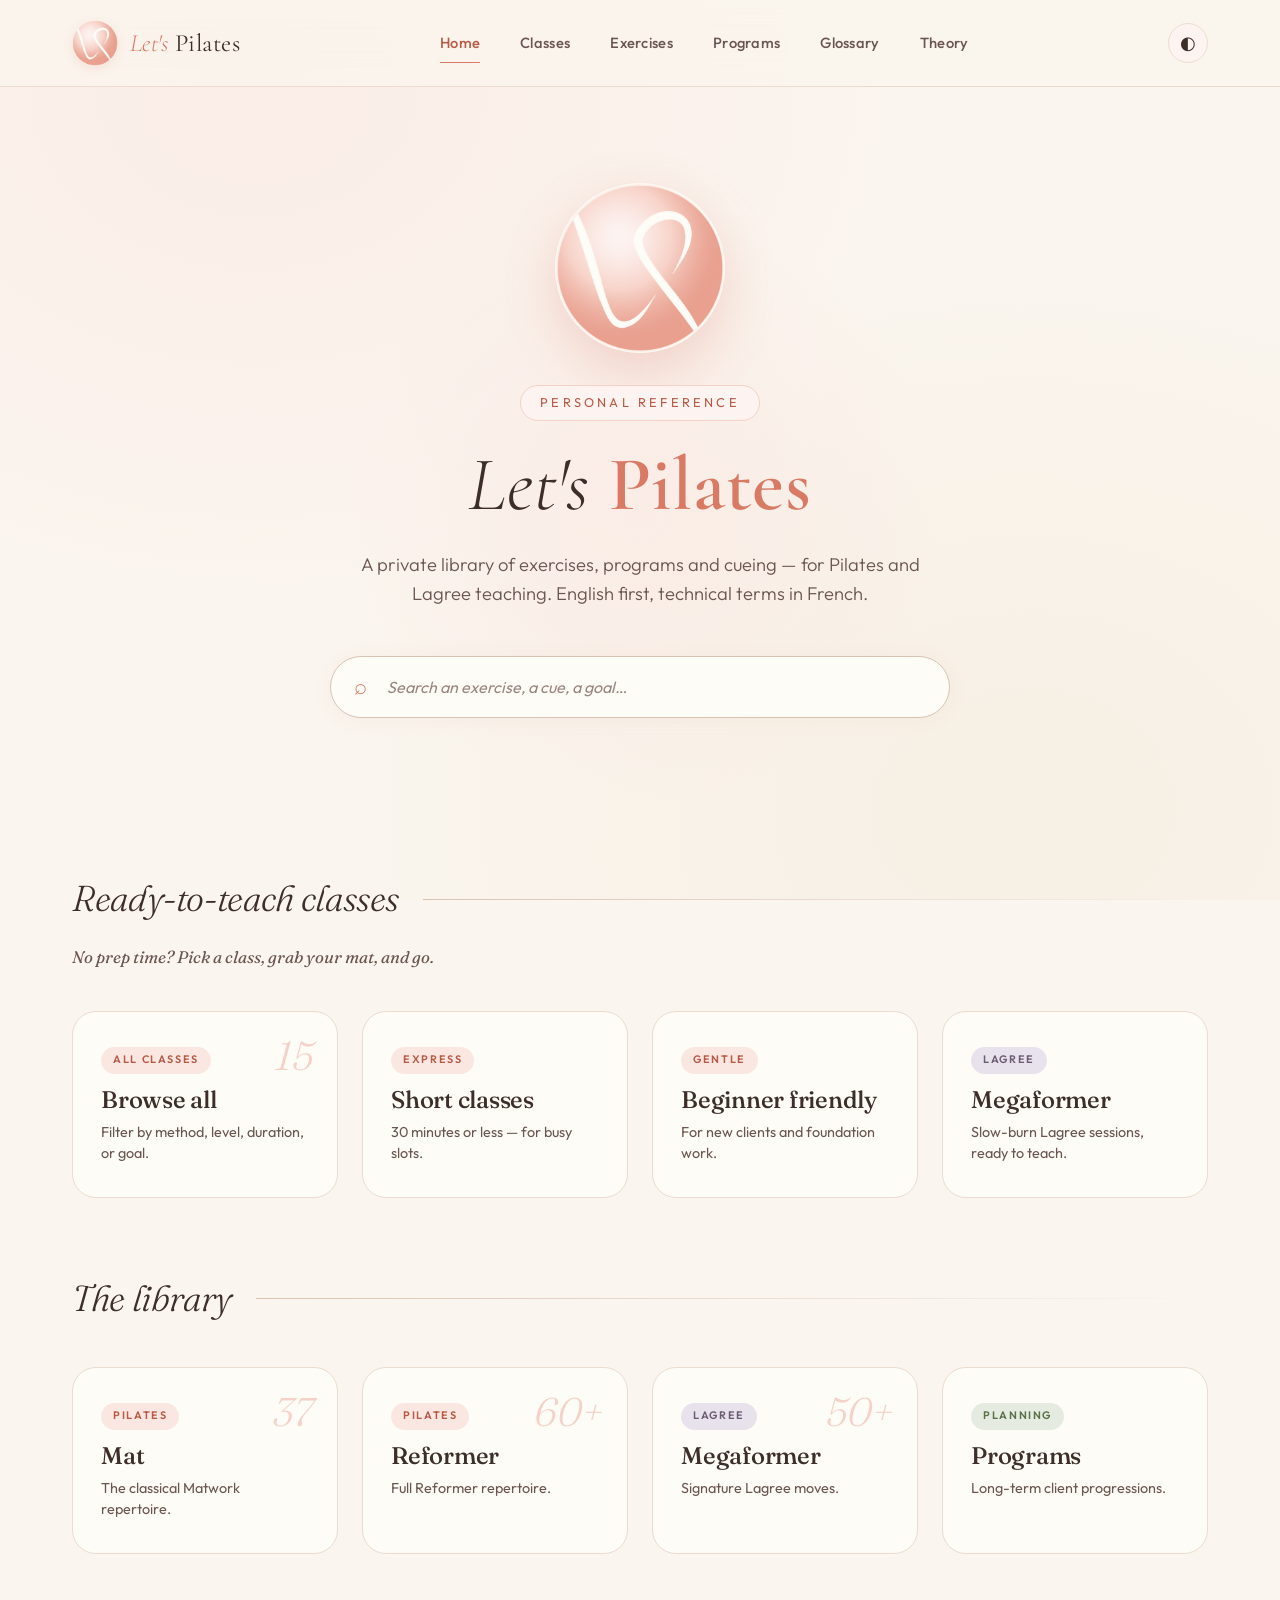
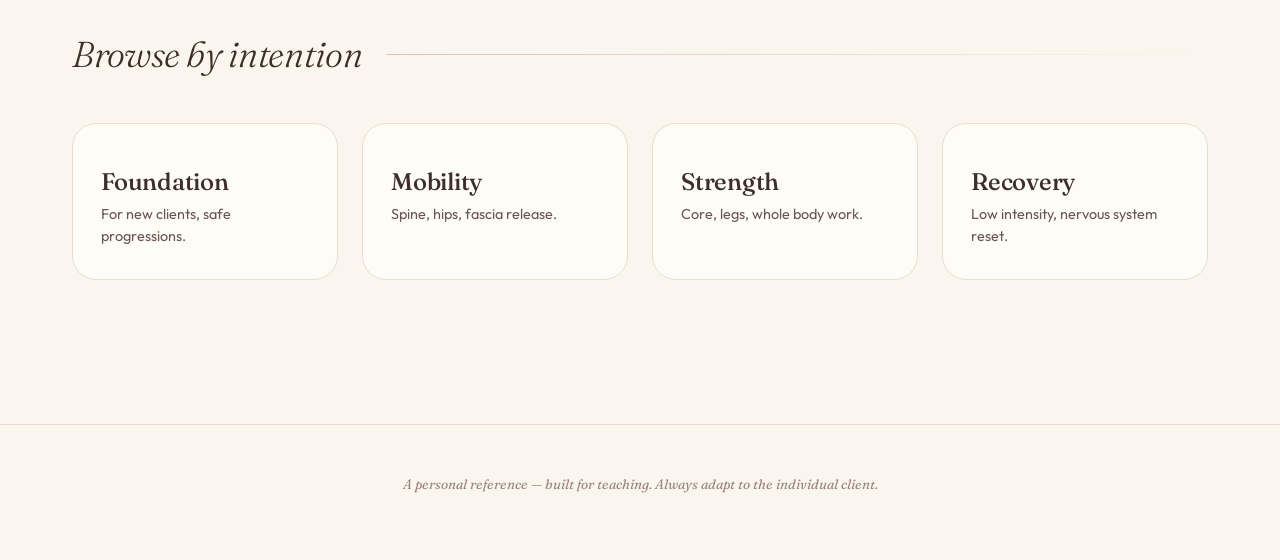
==== commit a0eb6fdb: "reset 2" ====
--- a/index.html
+++ b/index.html
@@ -15,7 +15,6 @@
       <a href="classes.html">Classes</a>
       <a href="exercises.html">Exercises</a>
       <a href="programs.html">Programs</a>
-      <a href="course-builder.html">Builder</a>
       <a href="glossary.html">Glossary</a>
       <a href="theory.html">Theory</a>
     </nav>
--- a/css/style.css
+++ b/css/style.css
@@ -1717,388 +1717,3 @@
   color: var(--ink-soft);
   line-height: 1.55;
 }
-
-/* ============================================
-   COURSE BUILDER
-   ============================================ */
-.builder-header {
-  padding: 3rem 0 2rem;
-}
-
-.builder-section {
-  padding: 0 0 5rem;
-}
-
-.builder-container {
-  display: flex;
-  gap: 2.5rem;
-  align-items: flex-start;
-}
-
-@media (max-width: 900px) {
-  .builder-container {
-    flex-direction: column;
-  }
-}
-
-/* Sidebar Library */
-.builder-sidebar {
-  flex: 0 0 350px;
-  background: var(--ivory);
-  border: 1px solid var(--line);
-  border-radius: var(--radius-lg);
-  box-shadow: var(--shadow-soft);
-  height: calc(100vh - 120px);
-  position: sticky;
-  top: 100px;
-  display: flex;
-  flex-direction: column;
-  overflow: hidden;
-}
-
-@media (max-width: 900px) {
-  .builder-sidebar {
-    width: 100%;
-    flex: none;
-    height: 500px;
-    position: static;
-  }
-}
-
-.builder-sidebar-header {
-  padding: 1.5rem;
-  border-bottom: 1px solid var(--line);
-  background: var(--cream);
-  z-index: 2;
-}
-
-.builder-sidebar-header h3 {
-  margin-top: 0;
-  font-family: var(--serif);
-  font-size: 1.5rem;
-  margin-bottom: 1rem;
-}
-
-.builder-filters {
-  display: flex;
-  flex-wrap: wrap;
-  gap: 0.4rem;
-  margin-top: 1rem;
-}
-
-.builder-exercises-list {
-  padding: 1.5rem;
-  overflow-y: auto;
-  flex: 1;
-  display: flex;
-  flex-direction: column;
-  gap: 0.75rem;
-}
-
-/* Draggable Items */
-.builder-item {
-  background: var(--cream);
-  border: 1px solid var(--line);
-  border-radius: var(--radius);
-  padding: 1rem;
-  cursor: grab;
-  transition: all 0.2s ease;
-  user-select: none;
-  display: flex;
-  flex-direction: column;
-  gap: 0.4rem;
-}
-
-.builder-item:hover {
-  border-color: var(--rose-300);
-  background: var(--ivory);
-  transform: translateY(-2px);
-  box-shadow: var(--shadow-soft);
-}
-
-.builder-item:active {
-  cursor: grabbing;
-}
-
-.builder-item.dragging {
-  opacity: 0.5;
-  border: 1px dashed var(--rose-400);
-}
-
-.b-item-header {
-  display: flex;
-  justify-content: space-between;
-  align-items: flex-start;
-}
-
-.b-item-name {
-  font-family: var(--serif);
-  font-weight: 500;
-  font-size: 1.1rem;
-  color: var(--ink);
-  line-height: 1.2;
-}
-
-.b-item-method {
-  font-size: 0.6rem;
-  text-transform: uppercase;
-  letter-spacing: 0.1em;
-  background: var(--rose-100);
-  color: var(--rose-600);
-  padding: 0.2rem 0.5rem;
-  border-radius: var(--radius-full);
-}
-
-.b-item-details {
-  display: flex;
-  gap: 0.5rem;
-  font-size: 0.75rem;
-  color: var(--ink-soft);
-}
-
-.b-item-duration::before {
-  content: "⏱ ";
-}
-
-/* Main Area Dropzone */
-.builder-main {
-  flex: 1;
-  display: flex;
-  flex-direction: column;
-  gap: 1.5rem;
-  min-width: 0;
-}
-
-.builder-main-header {
-  display: flex;
-  justify-content: space-between;
-  align-items: flex-end;
-  padding-bottom: 1rem;
-  border-bottom: 1px solid var(--line);
-  flex-wrap: wrap;
-  gap: 1rem;
-}
-
-.builder-stats {
-  display: flex;
-  gap: 2rem;
-}
-
-.stat-item {
-  display: flex;
-  flex-direction: column;
-}
-
-.stat-value {
-  font-family: var(--serif);
-  font-size: 2.5rem;
-  line-height: 1;
-  font-weight: 300;
-  color: var(--rose-500);
-  font-style: italic;
-}
-
-.stat-label {
-  font-size: 0.75rem;
-  text-transform: uppercase;
-  letter-spacing: 0.15em;
-  color: var(--ink-soft);
-  font-weight: 600;
-}
-
-.builder-actions {
-  display: flex;
-  gap: 1rem;
-}
-
-.btn-primary, .btn-secondary {
-  font-family: var(--sans);
-  font-size: 0.9rem;
-  font-weight: 500;
-  padding: 0.6rem 1.5rem;
-  border-radius: var(--radius-full);
-  cursor: pointer;
-  transition: all 0.3s ease;
-  border: none;
-}
-
-.btn-primary {
-  background: var(--rose-500);
-  color: white;
-  box-shadow: 0 4px 15px rgba(216, 120, 100, 0.3);
-}
-
-.btn-primary:hover {
-  background: var(--rose-600);
-  transform: translateY(-2px);
-}
-
-.btn-secondary {
-  background: transparent;
-  color: var(--ink-soft);
-  border: 1px solid var(--line-strong);
-}
-
-.btn-secondary:hover {
-  background: var(--rose-50);
-  color: var(--rose-600);
-  border-color: var(--rose-300);
-}
-
-.builder-dropzone {
-  min-height: 400px;
-  border: 2px dashed var(--line-strong);
-  border-radius: var(--radius-lg);
-  padding: 1.5rem;
-  display: flex;
-  flex-direction: column;
-  gap: 0.75rem;
-  transition: all 0.3s ease;
-  position: relative;
-  background: rgba(250, 245, 238, 0.4);
-}
-
-.builder-dropzone.drag-over {
-  border-color: var(--rose-400);
-  background: var(--rose-50);
-  box-shadow: var(--shadow-glow);
-}
-
-.empty-state {
-  position: absolute;
-  top: 50%;
-  left: 50%;
-  transform: translate(-50%, -50%);
-  text-align: center;
-  color: var(--ink-whisper);
-  pointer-events: none;
-  transition: opacity 0.3s;
-}
-
-.empty-icon {
-  font-size: 3rem;
-  margin-bottom: 1rem;
-  opacity: 0.5;
-}
-
-.builder-dropzone.has-items .empty-state {
-  display: none;
-}
-
-/* Dropped Course Item */
-.course-item {
-  background: var(--ivory);
-  border: 1px solid var(--line);
-  border-radius: var(--radius);
-  padding: 1rem 1.5rem;
-  display: flex;
-  align-items: center;
-  gap: 1.5rem;
-  box-shadow: var(--shadow-soft);
-  cursor: grab;
-  position: relative;
-  animation: slideIn 0.3s cubic-bezier(0.2, 0.8, 0.2, 1);
-}
-
-.course-item:hover {
-  border-color: var(--rose-200);
-}
-
-@keyframes slideIn {
-  from { opacity: 0; transform: translateX(-10px); }
-  to { opacity: 1; transform: translateX(0); }
-}
-
-.course-item.dragging {
-  opacity: 0.5;
-  border: 1px dashed var(--rose-400);
-}
-
-.course-item-drag-handle {
-  color: var(--line-strong);
-  cursor: grab;
-  font-size: 1.2rem;
-  display: flex;
-  align-items: center;
-  justify-content: center;
-  padding: 0.5rem;
-}
-
-.course-item-drag-handle:active {
-  cursor: grabbing;
-}
-
-.course-item-content {
-  flex: 1;
-}
-
-.course-item-title {
-  font-family: var(--serif);
-  font-size: 1.2rem;
-  font-weight: 500;
-  margin-bottom: 0.2rem;
-}
-
-.course-item-meta {
-  font-size: 0.8rem;
-  color: var(--ink-soft);
-  display: flex;
-  gap: 1rem;
-}
-
-.course-item-remove {
-  background: none;
-  border: none;
-  color: var(--ink-whisper);
-  font-size: 1.5rem;
-  cursor: pointer;
-  padding: 0.5rem;
-  line-height: 1;
-  transition: color 0.2s;
-}
-
-.course-item-remove:hover {
-  color: var(--rose-600);
-}
-
-.drop-indicator {
-  height: 4px;
-  background: var(--rose-400);
-  border-radius: 2px;
-  margin: 0.25rem 0;
-  opacity: 0;
-  transition: opacity 0.2s;
-}
-
-.drop-indicator.active {
-  opacity: 1;
-}
-
-/* Print Styles */
-@media print {
-  .site-header, .site-footer, .builder-sidebar, .builder-main-header, .builder-actions, .empty-state, .course-item-drag-handle, .course-item-remove {
-    display: none !important;
-  }
-  
-  body { background: white; }
-  
-  .builder-main {
-    flex: 1;
-    width: 100%;
-  }
-  
-  .builder-dropzone {
-    border: none;
-    padding: 0;
-  }
-  
-  .course-item {
-    border: none;
-    border-bottom: 1px solid #ccc;
-    box-shadow: none;
-    padding: 0.5rem 0;
-    page-break-inside: avoid;
-  }
-  
-  .builder-section { padding: 0; }
-}
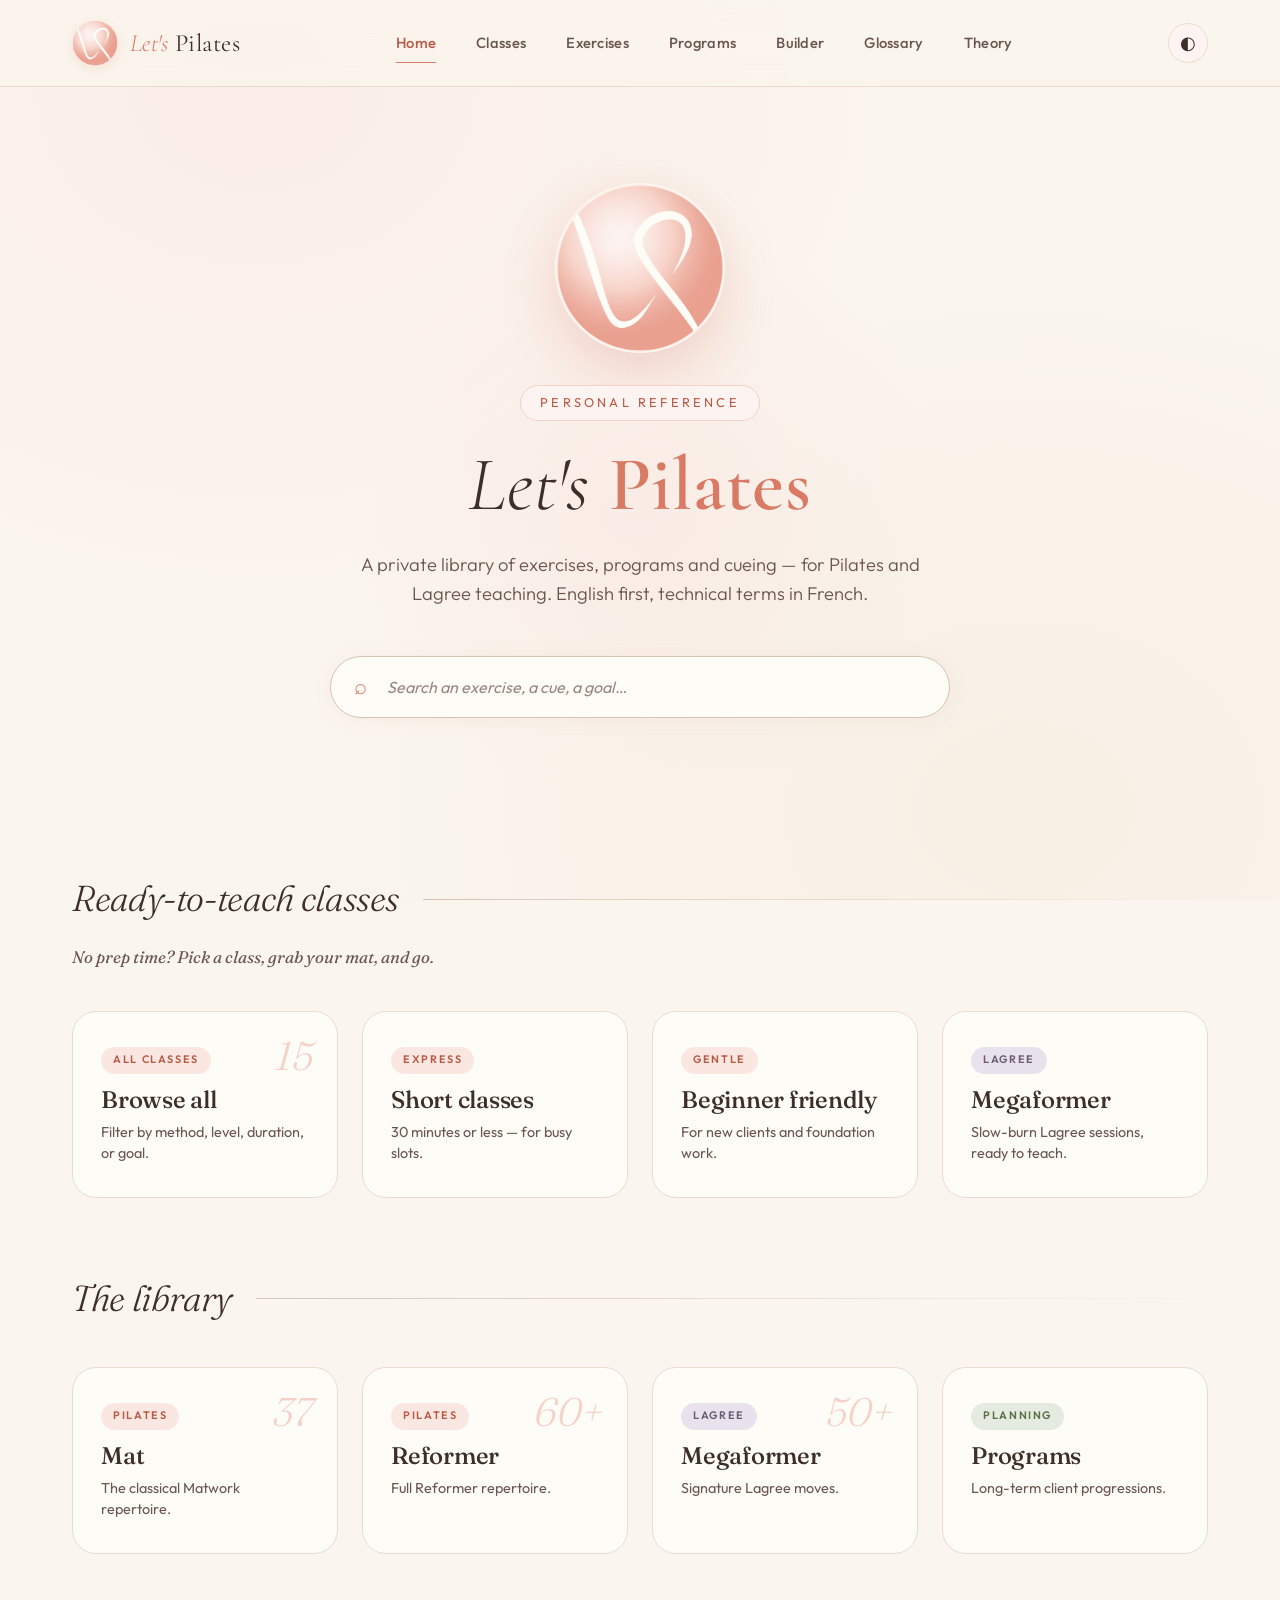
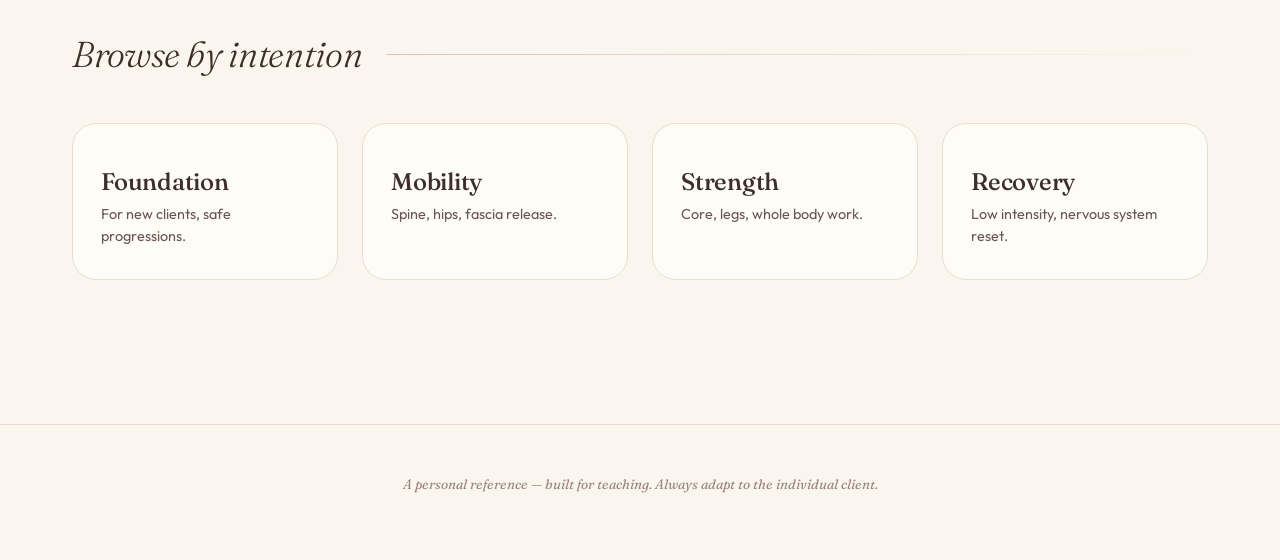
==== commit 06871e35: "liens builder ajouté" ====
--- a/index.html
+++ b/index.html
@@ -15,6 +15,7 @@
       <a href="classes.html">Classes</a>
       <a href="exercises.html">Exercises</a>
       <a href="programs.html">Programs</a>
+      <a href="course-builder.html">Builder</a>
       <a href="glossary.html">Glossary</a>
       <a href="theory.html">Theory</a>
     </nav>
--- a/css/style.css
+++ b/css/style.css
@@ -1717,3 +1717,504 @@
   color: var(--ink-soft);
   line-height: 1.55;
 }
+
+/* =========================================
+   COURSE BUILDER (PREMIUM DESIGN)
+   ========================================= */
+
+.builder-header {
+  text-align: center;
+  margin-bottom: 2rem;
+}
+
+.builder-container {
+  display: grid;
+  grid-template-columns: 340px 1fr;
+  gap: 2.5rem;
+  align-items: start;
+}
+
+@media (max-width: 900px) {
+  .builder-container {
+    grid-template-columns: 1fr;
+  }
+}
+
+/* Premium Sidebar (Glassmorphism) */
+.builder-sidebar {
+  background: rgba(255, 255, 255, 0.6);
+  backdrop-filter: blur(16px);
+  -webkit-backdrop-filter: blur(16px);
+  border: 1px solid rgba(255, 255, 255, 0.4);
+  box-shadow: 0 12px 32px rgba(0, 0, 0, 0.05);
+  border-radius: 1.5rem;
+  height: calc(100vh - 120px);
+  position: sticky;
+  top: 90px;
+  display: flex;
+  flex-direction: column;
+  overflow: hidden;
+}
+[data-theme="dark"] .builder-sidebar {
+  background: rgba(30, 26, 27, 0.6);
+  border-color: rgba(255, 255, 255, 0.05);
+  box-shadow: 0 12px 32px rgba(0, 0, 0, 0.2);
+}
+
+.builder-sidebar-header {
+  padding: 1.75rem 1.75rem 1.25rem;
+  border-bottom: 1px solid rgba(0, 0, 0, 0.05);
+}
+[data-theme="dark"] .builder-sidebar-header { border-color: rgba(255, 255, 255, 0.05); }
+
+.builder-sidebar-header h3 {
+  margin-bottom: 1.25rem;
+  font-family: var(--font-display);
+  font-size: 1.5rem;
+  color: var(--ink);
+  font-weight: 500;
+  display: flex;
+  align-items: center;
+  gap: 0.5rem;
+}
+[data-theme="dark"] .builder-sidebar-header h3 { color: var(--paper); }
+
+.filters-search {
+  margin-bottom: 1.25rem;
+}
+
+.filters-search input {
+  width: 100%;
+  padding: 0.85rem 1rem 0.85rem 2.75rem;
+  border-radius: var(--radius-full);
+  border: 1px solid rgba(0, 0, 0, 0.1);
+  background: rgba(255, 255, 255, 0.8) url('data:image/svg+xml;utf8,<svg xmlns="http://www.w3.org/2000/svg" width="16" height="16" viewBox="0 0 24 24" fill="none" stroke="%23c16254" stroke-width="2" stroke-linecap="round" stroke-linejoin="round"><circle cx="11" cy="11" r="8"></circle><line x1="21" y1="21" x2="16.65" y2="16.65"></line></svg>') no-repeat 16px center;
+  font-family: var(--font-sans);
+  font-size: 0.95rem;
+  color: var(--ink);
+  outline: none;
+  transition: all 0.3s cubic-bezier(0.2, 0.8, 0.2, 1);
+  box-shadow: inset 0 2px 4px rgba(0,0,0,0.02);
+}
+.filters-search input:focus {
+  border-color: var(--rose-400);
+  box-shadow: 0 0 0 4px rgba(193, 98, 84, 0.1), inset 0 2px 4px rgba(0,0,0,0.02);
+  background-color: #fff;
+}
+[data-theme="dark"] .filters-search input {
+  background-color: rgba(0, 0, 0, 0.2);
+  border-color: rgba(255, 255, 255, 0.1);
+  color: var(--paper);
+}
+[data-theme="dark"] .filters-search input:focus {
+  background-color: rgba(0, 0, 0, 0.4);
+}
+
+.builder-filters {
+  display: flex;
+  flex-wrap: wrap;
+  gap: 0.5rem;
+}
+
+.filter-chip {
+  padding: 0.4rem 0.85rem;
+  border-radius: var(--radius-full);
+  background: rgba(255, 255, 255, 0.5);
+  border: 1px solid rgba(0, 0, 0, 0.08);
+  font-size: 0.8rem;
+  font-weight: 500;
+  font-family: var(--font-sans);
+  color: var(--ink-soft);
+  cursor: pointer;
+  transition: all 0.2s ease;
+}
+[data-theme="dark"] .filter-chip {
+  background: rgba(255, 255, 255, 0.03);
+  border-color: rgba(255, 255, 255, 0.1);
+  color: var(--paper-dark);
+}
+
+.filter-chip:hover {
+  background: rgba(255, 255, 255, 0.9);
+  border-color: rgba(0, 0, 0, 0.15);
+  transform: translateY(-1px);
+}
+.filter-chip.active {
+  background: linear-gradient(135deg, var(--rose-400), var(--rose-600));
+  border-color: transparent;
+  color: white;
+  box-shadow: 0 4px 12px rgba(193, 98, 84, 0.3);
+}
+[data-theme="dark"] .filter-chip:hover {
+  background: rgba(255, 255, 255, 0.1);
+}
+
+.builder-exercises-list {
+  flex: 1;
+  overflow-y: auto;
+  padding: 1.25rem;
+}
+.builder-exercises-list::-webkit-scrollbar {
+  width: 6px;
+}
+.builder-exercises-list::-webkit-scrollbar-thumb {
+  background: rgba(0,0,0,0.1);
+  border-radius: 10px;
+}
+[data-theme="dark"] .builder-exercises-list::-webkit-scrollbar-thumb {
+  background: rgba(255,255,255,0.1);
+}
+
+.builder-item {
+  display: flex;
+  align-items: center;
+  background: #ffffff;
+  border: 1px solid rgba(0,0,0,0.05);
+  border-radius: 1rem;
+  padding: 0.85rem 1rem;
+  margin-bottom: 0.75rem;
+  cursor: grab;
+  transition: all 0.3s cubic-bezier(0.2, 0.8, 0.2, 1);
+  box-shadow: 0 2px 8px rgba(0,0,0,0.02);
+}
+[data-theme="dark"] .builder-item {
+  background: rgba(255,255,255,0.03);
+  border-color: rgba(255,255,255,0.05);
+}
+
+.builder-item:hover {
+  transform: translateY(-2px);
+  box-shadow: 0 8px 16px rgba(0,0,0,0.06);
+  border-color: rgba(0,0,0,0.1);
+}
+[data-theme="dark"] .builder-item:hover {
+  border-color: rgba(255,255,255,0.1);
+  box-shadow: 0 8px 16px rgba(0,0,0,0.2);
+}
+
+.builder-item:active { cursor: grabbing; transform: scale(0.98); }
+
+.builder-item.dragging {
+  opacity: 0.5;
+  border-color: var(--rose-400);
+  box-shadow: 0 12px 24px rgba(193, 98, 84, 0.2);
+}
+
+.item-drag-handle {
+  color: var(--ink-light);
+  margin-right: 0.85rem;
+  cursor: grab;
+  user-select: none;
+  display: flex;
+  align-items: center;
+  justify-content: center;
+  padding: 0.25rem;
+  border-radius: var(--radius-sm);
+  background: rgba(0,0,0,0.02);
+}
+.builder-item:hover .item-drag-handle { color: var(--rose-500); background: var(--rose-50); }
+[data-theme="dark"] .builder-item:hover .item-drag-handle { background: rgba(193,98,84,0.1); }
+.builder-item:active .item-drag-handle { cursor: grabbing; }
+
+.item-content {
+  flex: 1;
+  display: flex;
+  flex-direction: column;
+}
+
+.item-header {
+  display: flex;
+  align-items: center;
+  justify-content: space-between;
+  margin-bottom: 0.35rem;
+}
+
+.item-content strong {
+  font-size: 0.95rem;
+  color: var(--ink);
+  font-weight: 500;
+}
+[data-theme="dark"] .item-content strong { color: var(--paper); }
+
+.badge-category {
+  font-size: 0.65rem;
+  text-transform: uppercase;
+  letter-spacing: 0.05em;
+  background: var(--rose-50);
+  color: var(--rose-700);
+  padding: 0.2rem 0.5rem;
+  border-radius: var(--radius-sm);
+  font-weight: 600;
+}
+[data-theme="dark"] .badge-category {
+  background: rgba(193,98,84,0.15);
+  color: var(--rose-300);
+}
+
+.item-meta {
+  font-size: 0.75rem;
+  color: var(--ink-soft);
+}
+[data-theme="dark"] .item-meta { color: var(--paper-dark); }
+
+.item-add-btn {
+  background: none;
+  border: none;
+  color: var(--ink-light);
+  cursor: pointer;
+  padding: 0.5rem;
+  display: flex;
+  align-items: center;
+  justify-content: center;
+  border-radius: var(--radius-full);
+  transition: all 0.2s ease;
+  margin-left: 0.5rem;
+}
+.item-add-btn:hover {
+  background: var(--rose-50);
+  color: var(--rose-600);
+  transform: scale(1.1);
+}
+[data-theme="dark"] .item-add-btn:hover { background: rgba(193,98,84,0.1); color: var(--rose-400); }
+
+/* Main Area */
+.builder-main {
+  display: flex;
+  flex-direction: column;
+  min-height: calc(100vh - 120px);
+}
+
+.builder-main-header {
+  display: flex;
+  justify-content: space-between;
+  align-items: center;
+  margin-bottom: 2rem;
+  padding: 1.5rem 2rem;
+  background: rgba(255, 255, 255, 0.4);
+  backdrop-filter: blur(12px);
+  -webkit-backdrop-filter: blur(12px);
+  border: 1px solid rgba(255, 255, 255, 0.5);
+  border-radius: 1.5rem;
+  box-shadow: 0 4px 16px rgba(0,0,0,0.03);
+}
+[data-theme="dark"] .builder-main-header { 
+  background: rgba(30, 26, 27, 0.4);
+  border-color: rgba(255,255,255,0.05);
+}
+
+.builder-stats {
+  display: flex;
+  gap: 3rem;
+}
+
+.stat-item {
+  display: flex;
+  flex-direction: column;
+}
+
+.stat-value {
+  font-family: var(--font-display);
+  font-size: 2rem;
+  color: var(--rose-600);
+  line-height: 1;
+  font-weight: 500;
+}
+[data-theme="dark"] .stat-value { color: var(--rose-400); }
+
+.stat-label {
+  font-size: 0.75rem;
+  text-transform: uppercase;
+  letter-spacing: 0.05em;
+  color: var(--ink-soft);
+  margin-top: 0.35rem;
+  font-weight: 600;
+}
+
+.builder-actions {
+  display: flex;
+  gap: 1rem;
+}
+
+.builder-dropzone {
+  flex: 1;
+  background: rgba(255, 255, 255, 0.3);
+  backdrop-filter: blur(8px);
+  -webkit-backdrop-filter: blur(8px);
+  border: 2px dashed rgba(0,0,0,0.1);
+  border-radius: 1.5rem;
+  padding: 2rem;
+  min-height: 500px;
+  transition: all 0.3s cubic-bezier(0.2, 0.8, 0.2, 1);
+  display: flex;
+  flex-direction: column;
+}
+[data-theme="dark"] .builder-dropzone {
+  background: rgba(0,0,0,0.1);
+  border-color: rgba(255,255,255,0.1);
+}
+
+.builder-dropzone.highlight-dropzone, .builder-dropzone.drag-over {
+  border-color: var(--rose-400);
+  background: rgba(193, 98, 84, 0.05);
+  box-shadow: inset 0 0 0 4px rgba(193, 98, 84, 0.05);
+}
+[data-theme="dark"] .builder-dropzone.highlight-dropzone, [data-theme="dark"] .builder-dropzone.drag-over {
+  background: rgba(193, 98, 84, 0.1);
+}
+
+.empty-state {
+  margin: auto;
+  display: flex;
+  flex-direction: column;
+  align-items: center;
+  justify-content: center;
+  color: var(--ink-soft);
+  text-align: center;
+  opacity: 0.7;
+}
+.empty-icon {
+  color: var(--rose-300);
+  margin-bottom: 1.5rem;
+  animation: float 3s ease-in-out infinite;
+}
+[data-theme="dark"] .empty-icon { color: var(--rose-700); }
+@keyframes float {
+  0% { transform: translateY(0px); }
+  50% { transform: translateY(-10px); }
+  100% { transform: translateY(0px); }
+}
+
+.course-item {
+  display: flex;
+  align-items: center;
+  background: #ffffff;
+  border: 1px solid rgba(0,0,0,0.06);
+  border-radius: 1.25rem;
+  padding: 1.25rem 1.5rem;
+  margin-bottom: 1rem;
+  cursor: grab;
+  transition: all 0.3s cubic-bezier(0.2, 0.8, 0.2, 1);
+  position: relative;
+  box-shadow: 0 4px 12px rgba(0,0,0,0.03);
+  animation: slideIn 0.3s cubic-bezier(0.2, 0.8, 0.2, 1) forwards;
+}
+@keyframes slideIn {
+  from { opacity: 0; transform: translateY(20px); }
+  to { opacity: 1; transform: translateY(0); }
+}
+.course-item.removing {
+  opacity: 0;
+  transform: scale(0.95);
+  pointer-events: none;
+}
+[data-theme="dark"] .course-item {
+  background: rgba(255,255,255,0.04);
+  border-color: rgba(255,255,255,0.06);
+}
+
+.course-item:hover {
+  box-shadow: 0 8px 24px rgba(0,0,0,0.08);
+  border-color: rgba(0,0,0,0.15);
+  transform: translateY(-2px);
+}
+[data-theme="dark"] .course-item:hover { border-color: rgba(255,255,255,0.15); box-shadow: 0 8px 24px rgba(0,0,0,0.3); }
+
+.course-item .item-content {
+  flex: 1;
+  margin-right: 1.5rem;
+}
+
+.course-item .item-header {
+  display: flex;
+  align-items: center;
+  gap: 0.75rem;
+  margin-bottom: 0.25rem;
+}
+
+.course-item .item-header strong {
+  font-size: 1.1rem;
+}
+
+.item-notes-input {
+  font-family: var(--font-sans);
+  font-size: 0.9rem;
+  color: var(--ink-soft);
+  margin-top: 0.5rem;
+  min-height: 1.5rem;
+  outline: none;
+  border-bottom: 1px dashed rgba(0,0,0,0.1);
+  transition: border-color 0.2s;
+  padding-bottom: 2px;
+}
+.item-notes-input:focus {
+  border-bottom-color: var(--rose-400);
+  color: var(--ink);
+}
+[data-theme="dark"] .item-notes-input { border-bottom-color: rgba(255,255,255,0.1); }
+[data-theme="dark"] .item-notes-input:focus { color: var(--paper); border-bottom-color: var(--rose-500); }
+
+.item-notes-input:empty:before {
+  content: attr(placeholder);
+  color: var(--ink-light);
+  pointer-events: none;
+  display: block;
+}
+
+.item-duration {
+  font-family: var(--font-sans);
+  font-size: 0.9rem;
+  font-weight: 500;
+  color: var(--ink-soft);
+  margin-right: 1.5rem;
+  white-space: nowrap;
+  background: rgba(0,0,0,0.03);
+  padding: 0.35rem 0.75rem;
+  border-radius: var(--radius-full);
+}
+[data-theme="dark"] .item-duration { background: rgba(255,255,255,0.05); color: var(--paper-dark); }
+
+.item-remove-btn {
+  background: none;
+  border: none;
+  color: var(--ink-light);
+  cursor: pointer;
+  padding: 0.5rem;
+  border-radius: var(--radius-full);
+  display: flex;
+  align-items: center;
+  justify-content: center;
+  transition: all 0.2s ease;
+}
+.item-remove-btn:hover { color: var(--rose-600); background: var(--rose-50); transform: rotate(90deg); }
+[data-theme="dark"] .item-remove-btn:hover { background: rgba(193,98,84,0.1); }
+
+/* Print Styles */
+@media print {
+  .site-header, .site-footer, .builder-sidebar, .builder-actions, .item-remove-btn, .item-drag-handle, .builder-main-header {
+    display: none !important;
+  }
+  body {
+    background: white !important;
+  }
+  .builder-container {
+    display: block;
+  }
+  .builder-dropzone {
+    border: none;
+    padding: 0;
+    background: none;
+  }
+  .course-item {
+    border: none;
+    border-bottom: 1px solid #ccc;
+    border-radius: 0;
+    padding: 1rem 0;
+    page-break-inside: avoid;
+    background: none !important;
+    box-shadow: none !important;
+    transform: none !important;
+  }
+  .item-notes-input {
+    border: none;
+  }
+}
